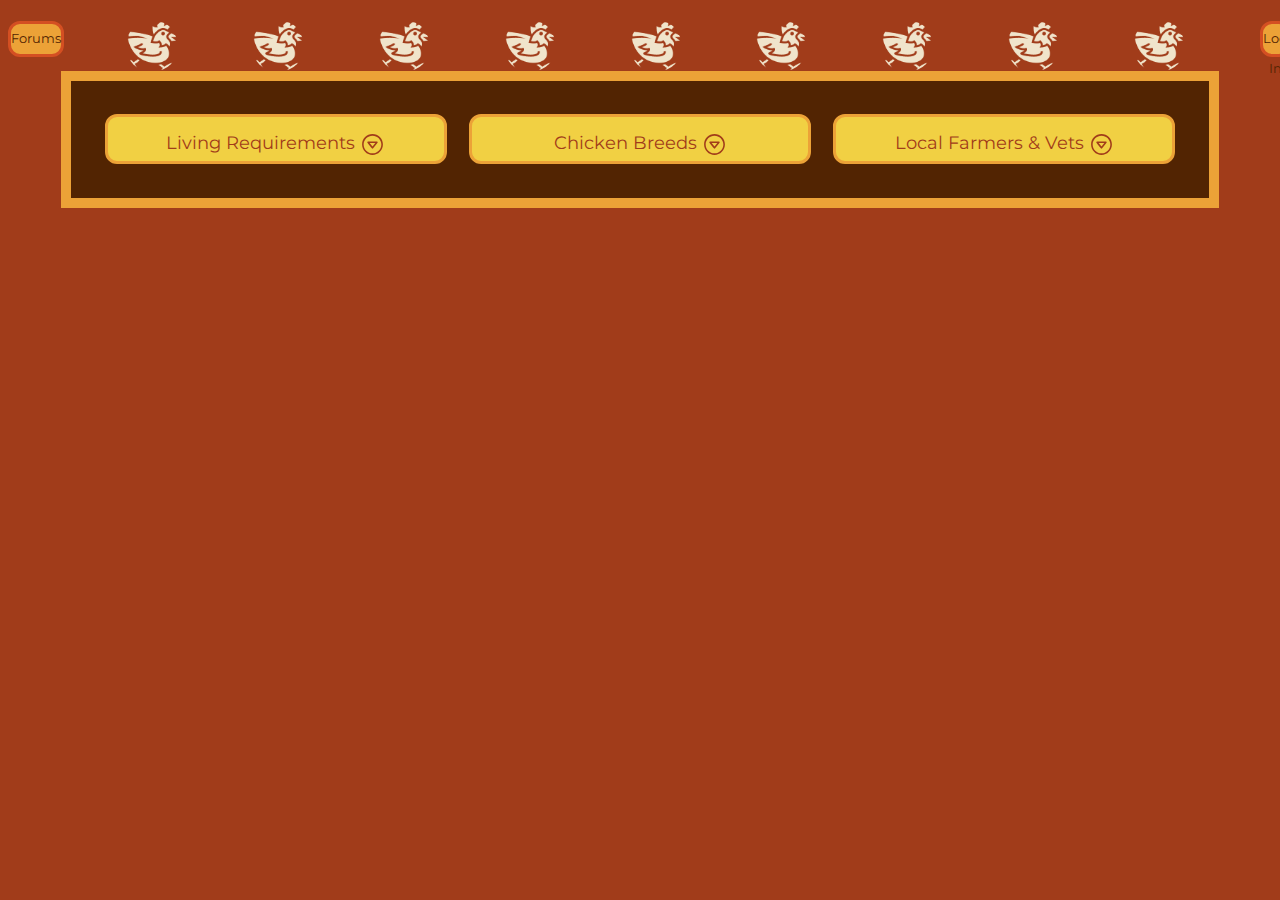
==== am.html @ 7bd327ec "death is coming for us all.. the preparation for 24 rows of straight chicken content" ====
<!DOCTYPE html>
<head>
    <title> Chicken 101 - Ancona</title>
        <link rel="stylesheet" href="assets/styles/styles.css">
        <link rel="icon" type="image/x-icon" href="https://pngimg.com/d/chicken_PNG2159.png">
        <link rel="preconnect" href="https://fonts.googleapis.com">
    <link rel="preconnect" href="https://fonts.gstatic.com" crossorigin>
    <link rel="preconnect" href="https://fonts.googleapis.com">
    <link rel="preconnect" href="https://fonts.gstatic.com" crossorigin>
    <link href="https://fonts.googleapis.com/css2?family=Kanit:ital,wght@0,100;0,200;0,300;0,400;0,500;0,600;0,700;0,800;0,900;1,100;1,200;1,300;1,400;1,500;1,600;1,700;1,800;1,900&display=swap" rel="stylesheet">
    <link href="https://fonts.googleapis.com/css2?family=Montserrat:ital,wght@0,100..900;1,100..900&display=swap" rel="stylesheet">
    <body>
        <nav>
            <a class="orangebutton" href="">Forums</a>
            <img class="conga" src="assets/images/ChickenVector.png" alt="White chickens in a conga line" width="50" height="50" style="margin: 1% 6% 0% 5%;">
            <img class="conga" src="assets/images/ChickenVector.png" alt="White chickens in a conga line" width="50" height="50" style="margin: 1% 6% 0% 0%;">
            <img class="conga" src="assets/images/ChickenVector.png" alt="White chickens in a conga line" width="50" height="50" style="margin: 1% 6% 0% 0%;">
            <img class="conga" src="assets/images/ChickenVector.png" alt="White chickens in a conga line" width="50" height="50" style="margin: 1% 6% 0% 0%;">
            <img class="conga" src="assets/images/ChickenVector.png" alt="White chickens in a conga line" width="50" height="50" style="margin: 1% 6% 0% 0%;">
            <img class="conga" src="assets/images/ChickenVector.png" alt="White chickens in a conga line" width="50" height="50" style="margin: 1% 6% 0% 0%;">
            <img class="conga" src="assets/images/ChickenVector.png" alt="White chickens in a conga line" width="50" height="50" style="margin: 1% 6% 0% 0%;">
            <img class="conga" src="assets/images/ChickenVector.png" alt="White chickens in a conga line" width="50" height="50" style="margin: 1% 6% 0% 0%;">
            <img class="conga" src="assets/images/ChickenVector.png" alt="White chickens in a conga line" width="50" height="50" style="margin: 1% 6% 0% 0%;">
            <a class="orangebutton" href="">Log In</a> 
            </nav>
            <main>
            <section id="topper">
                <div class="toptabs">
                <button class="yellowbutton">Living Requirements
                    <svg class="ydrop-button" clip-rule="evenodd" fill-rule="evenodd" stroke-linejoin="round" stroke-miterlimit="2" viewBox="0 0 24 24" xmlns="http://www.w3.org/2000/svg" width="30px" height="30px">
                        <path d="m11.998 2c5.517 0 9.997 4.48 9.997 9.998 0 5.517-4.48 9.997-9.997 9.997-5.518 0-9.998-4.48-9.998-9.997 0-5.518 4.48-9.998 9.998-9.998zm0 1.5c-4.69 0-8.498 3.808-8.498 8.498s3.808 8.497 8.498 8.497 8.497-3.807 8.497-8.497-3.807-8.498-8.497-8.498zm4.845 6.711c.108-.141.157-.3.157-.456 0-.389-.306-.755-.749-.755h-8.501c-.445 0-.75.367-.75.755 0 .157.05.316.159.457 1.203 1.554 3.252 4.199 4.258 5.498.142.184.36.29.592.29.23 0 .449-.107.591-.291zm-7.564.289h5.446l-2.718 3.522z" fill-rule="nonzero"/>
                    </svg>
                </button>
                <menu class="ychurken"> 
                    <li class="yellowcontent">
                        <a href="">Chicken Run Capacity</a>
                        <a href="">Dietary Needs</a>
                        <a href="">Enrichment</a>
                        <a href="">DIY Health Care</a>
                    </li>
                </menu>
            <button class="yellowbutton">Chicken Breeds
            <svg class="ydrop-button" clip-rule="evenodd" fill-rule="evenodd" stroke-linejoin="round" stroke-miterlimit="2" viewBox="0 0 24 24" xmlns="http://www.w3.org/2000/svg" width="30px" height="30px">
                <path d="m11.998 2c5.517 0 9.997 4.48 9.997 9.998 0 5.517-4.48 9.997-9.997 9.997-5.518 0-9.998-4.48-9.998-9.997 0-5.518 4.48-9.998 9.998-9.998zm0 1.5c-4.69 0-8.498 3.808-8.498 8.498s3.808 8.497 8.498 8.497 8.497-3.807 8.497-8.497-3.807-8.498-8.497-8.498zm4.845 6.711c.108-.141.157-.3.157-.456 0-.389-.306-.755-.749-.755h-8.501c-.445 0-.75.367-.75.755 0 .157.05.316.159.457 1.203 1.554 3.252 4.199 4.258 5.498.142.184.36.29.592.29.23 0 .449-.107.591-.291zm-7.564.289h5.446l-2.718 3.522z" fill-rule="nonzero"/>
            </svg>
        </button>
            <menu class="ychurken">
                <li class="yellowcontent">
                   <a href="breeds.html">Alphabetized</a> 
                   <a href="">Egg Production</a>
                   <a href="">Region Based</a>
                </li>
            </menu>
                <button class="yellowbutton">Local Farmers & Vets
                    <svg class="ydrop-button" clip-rule="evenodd" fill-rule="evenodd" stroke-linejoin="round" stroke-miterlimit="2" viewBox="0 0 24 24" xmlns="http://www.w3.org/2000/svg" width="30px" height="30px">
                        <path d="m11.998 2c5.517 0 9.997 4.48 9.997 9.998 0 5.517-4.48 9.997-9.997 9.997-5.518 0-9.998-4.48-9.998-9.997 0-5.518 4.48-9.998 9.998-9.998zm0 1.5c-4.69 0-8.498 3.808-8.498 8.498s3.808 8.497 8.498 8.497 8.497-3.807 8.497-8.497-3.807-8.498-8.497-8.498zm4.845 6.711c.108-.141.157-.3.157-.456 0-.389-.306-.755-.749-.755h-8.501c-.445 0-.75.367-.75.755 0 .157.05.316.159.457 1.203 1.554 3.252 4.199 4.258 5.498.142.184.36.29.592.29.23 0 .449-.107.591-.291zm-7.564.289h5.446l-2.718 3.522z" fill-rule="nonzero"/>
                    </svg>
                </button>
            <menu class="ychurken">
                <form class="helpful">
                   <div class="yellowlocationbar">
                    <input type="text" placeholder="Postal Code or City"/>
                    <button class="finder">
                        <svg xmlns="http://www.w3.org/2000/svg" viewBox="0 0 24 24">
                            <path d="M23.809 21.646l-6.205-6.205c1.167-1.605 1.857-3.579 1.857-5.711 0-5.365-4.365-9.73-9.731-9.73-5.365 0-9.73 4.365-9.73 9.73 0 5.366 4.365 9.73 9.73 9.73 2.034 0 3.923-.627 5.487-1.698l6.238 6.238 2.354-2.354zm-20.955-11.916c0-3.792 3.085-6.877 6.877-6.877s6.877 3.085 6.877 6.877-3.085 6.877-6.877 6.877c-3.793 0-6.877-3.085-6.877-6.877z"/>
                        </svg>
                    </button>
                </form>
            </menu>
            </div>
            </section>
    </body>
</head>
---- assets/styles/styles.css ----
body {
    background-color: #A13C1A;
    color: hsl(0, 100%, 25%);
    text-align: left;
}

nav {
    display:flex;
    align-items: center;
}

main { 
    gap: 50px;
    background-color: #F0E4CB;
    border-color: #ECA237;
    border-width: 10px;
    border-style: solid;
    width: 90%;
    margin: auto;
}

.logo {
    transform: scaleX(-1);
    margin: 3% 9% 3% 9%;  
}

.secondlogo {
    margin: 3% 9% 3% 9%;
}

.orangebutton {
    background-color: #ECA237;
    border: 3px solid #D44F22;
  border-radius: 12px;
  color: #522402;
  display: inline-block;
  text-align: center;
  line-height: 30px;
  font-size: 80%;
  width: 7%;
  height: 30px;
  font-family: "Montserrat", sans-serif;
  transition-duration: 0.2s;
  text-decoration: none;
}

.orangebutton:hover {
    background-color: #F1D043;
    border: 3px solid #ECA237;
  border-radius: 12px;
  color: #522402;
  transition-duration: 0.2s;
  text-decoration: none;
}


#topper {
    background-color: #522402;
    display:flex;
}

h1 {
    font-family: "Kanit", sans-serif;
    color: #F1D043;
    text-align: center;
}

.baby {
    margin-left: 2%;
    margin-top: 3%;
    font-weight: 400;
    font-size: 200%;

}

.beef {
    font-weight: 600;
    font-size: 300%;
}

.main {
    margin-top: 2%;
    display: flex;
    justify-content: space-between;
}

.buton {
    margin-top: 4%;
    margin-left: 4%;
    display: flex;
    flex-direction: column;
}

.button-container {
    margin: 3% 2% 0 8%; 
    width: 180%;
  }

.brownbutton {
    width: 100%;
    height: 70px;
    padding: 15px 35px;
    display:block;
    background-color: #A13C1A;
    border: 3px solid #522402;
    border-radius: 12px;
    color: #F1D043;
    text-align: center;
    font-size: 120%;
    font-family: "Montserrat", sans-serif;
    transition-duration: 0.2s;
    cursor: pointer;
    margin-bottom: 20px;
}

svg {
}

.drop-button {
    fill: #F1D043;
}

.brownbutton svg{
    width: 40px;
    height: 40px;
   vertical-align: middle;
    justify-content: center;
    align-items: center;
}

.brownbutton:hover {
    background-color: #F1D043;
    border-color: #D44F22;
    color: #D44F22;
}

.churken {
    display:none;
    position: absolute;
    padding: 0;
    margin-top: -20px;
}

.chcontent {
    margin-left: 45px;
    background-color: #F0E4CB;
    border-width: 3px;
    border-color: #522402;
    border-style: solid;
    position: absolute;
    display: inline-block;
    width: 300px;
 }

.chcontent a {
   padding: 16px 16px;
   display: block;
   font-size: 100%;
   text-decoration: none;
   text-align: center;
   font-family: "Montserrat", sans-serif;
   color: #522402;
   border-style:inherit;
}

.chcontent a:hover {
    color:#D44F22;
    background-color: #F1D043;
}

.churken:hover, .brownbutton:focus + .churken {
    display: block;
    position: absolute;
}

.locationbar {
    margin: 10px;
    margin-top: -0.2px;
    display: flex;
    background-color: #F0E4CB;
    border-width: 3px;
    border-color: #522402;
    border-style: solid;
    height: 40px;
    width:270px;
    padding: 30px 50px;
}

.locationbar:hover {
    border-color:#D44F22;
    background-color: #F1D043;
    transition-duration: 0.2s;
    cursor: pointer;
}

.finder {
    fill: #522402;
    width: 100px;
    height: 100px;
    background-color: rgba(255,255,255,.0);
    border-color: rgba(255,255,255,.5);
    border-style: none;
    margin-top: -30px;
}

.finder:hover {
    transition-duration: 0.2s;
    cursor: pointer;
    fill: #D44F22;
}

input {
    color: #522402;
    font-family: "Montserrat", sans-serif;
    border: 3px solid #522402;
    border-radius: 50px;
    width: 300%;
    background-color: #F0E4CB;
}

.missionsection {
    padding-bottom: 2%;
    padding-left: 2%;
    margin: 2%;
    margin-left: 34%;
    margin-right: 8%;
    width: 55%;
    height: fit-content;
    background-color: #D44F22;
    border: 3px solid #A13C1A;
    border-color: #A13C1A;
    border-radius: 6px;
    color: #F1D043;
    text-align: left;

}

.mission {
    font-family: "Kanit", sans-serif;
    font-weight: 400;
    font-style: italic;
}

.brief {
    width: 40%;
    font-weight: 300;
    font-family: "Kanit", sans-serif;
    text-align: left;
    margin-top: 20px;
    margin-right: 20px;
}

.alignment {
    display: flex;
    justify-content: space-between;
    vertical-align: middle;
}

.video {
    border: 6px solid #A13C1A;
    border-radius: 6px;
}

.egglink {
    margin-left: 14%;
    text-decoration: none;
    color:#F1D043;
    font-family: "Kanit"
}

.egglink:hover {
    color: #F0E4CB;
}

.farmtime {
    margin: 4%;
    display: flex;
}

.pic {
    display: block;
    margin-left: 6%;
}

.farmpicture {
    border: 6px solid #A13C1A;
    margin: 2%;
    width: 300px;
    height: 200px;
}



.info{
    vertical-align: middle;
    float: right;
    margin: 1%;
    width: 55%;
    font-family: "Montserrat", sans-serif;
}

h2 {

}

h3 {
 margin-bottom: 1%;
 font-family: "Montserrat", sans-serif;
}

h4 {
    margin-bottom: 2%;
    font-family: "Montserrat", sans-serif;
}

.stat {
    font-weight: 450;
}

.farmlink {
    color: #D44F22;
    font-weight: 600;
    cursor: pointer;
}

.farmlink:hover {
    color: #522402;
    font-weight: 600;
}

em{
    font-style:normal;
}

.big {
    color: rgb(226, 106, 32);
}

.toptabs {
    margin: 2%;
    display: flex;
    width: 100%;
}

.yellowbutton {
    width: 35%;
    margin: 1%;
    height: 50px;
    padding: 15px 8px;
    background-color: #F1D043;
    border: 3px solid #ECA237;
    border-radius: 12px;
    color: #A13C1A;
    text-align: center;
    font-size: 110%;
    font-family: "Montserrat", sans-serif;
    transition-duration: 0.2s;
    cursor: pointer;
}

.yellowbutton svg{
    width: 25px;
    height: 25px;
    vertical-align: middle;
    justify-content: center;
    align-items: center;
}

.ydrop-button {
    fill: #A13C1A;
}

.yellowbutton:hover {
    background-color: #D44F22;
    border-color: #F0E4CB;
    color: #F0E4CB;
}

.ychurken {
    display:none;
    position: absolute;
    padding: 0;
    margin-top: 63px;
}

.ychurken:hover, .yellowbutton:focus + .ychurken {
    display: block;
    position: relative;
}

.yellowcontent {
    width: 300px;
    margin-left: -360px;
    background-color: #F0E4CB;
    border-width: 3px;
    border-color: #522402;
    border-style: solid;
    position: absolute;
    display: inline-block;
 }

.yellowcontent a {
   padding: 16px 16px;
   display: block;
   font-size: 100%;
   text-decoration: none;
   text-align: center;
   font-family: "Montserrat", sans-serif;
   color: #522402;
   border-style:inherit;
}

.yellowcontent a:hover {
    color: #F0E4CB;
    background-color: #D44F22;
}

.yellowlocationbar {
    position: absolute;
    margin-left: -392px;
    margin-top: -0.2px;
    display: flex;
    background-color: #F0E4CB;
    border-width: 3px;
    border-color: #522402;
    border-style: solid;
    height: 40px;
    width:270px;
    padding: 30px 50px;
}

.yellowlocationbar:hover {
    border-color:#D44F22;
    background-color: #F1D043;
    transition-duration: 0.2s;
    cursor: pointer;
}

.house {
    width: 50px;
    height: 50px;
    fill: #522402;
}

.alpha {
    margin: 1%;
    display: flex;
    gap: 50px;
   margin-left: 20%;
}

.letta {
    color: #522402;
    font-family: "Kanit", sans-serif;
   font-size:130%;
   letter-spacing: 4px;
}

.pollo1, .pollo2, .pollo3, .pollo4, .pollo5, .pollo6, .pollo7, .pollo8, .pollo9, .pollo10, .pollo11, .pollo12, .pollo13, .pollo14, .pollo15, .pollo16, .pollo17, .pollo18, .pollo19, .pollo20, .pollo21, .pollo22, .pollo23, .pollo24 {
    margin-top: 2%;
    margin-left: 6%;
    margin-right: 6%;
    margin-bottom: 4%;
    display: flex;
}

.pullets {
    display: flex;
    gap: 90px;
}

img {
    vertical-align:bottom;
    border-radius: 22px;
}

.mugshot {
    border: 6px solid #522402;
    border-radius: 30px;
}
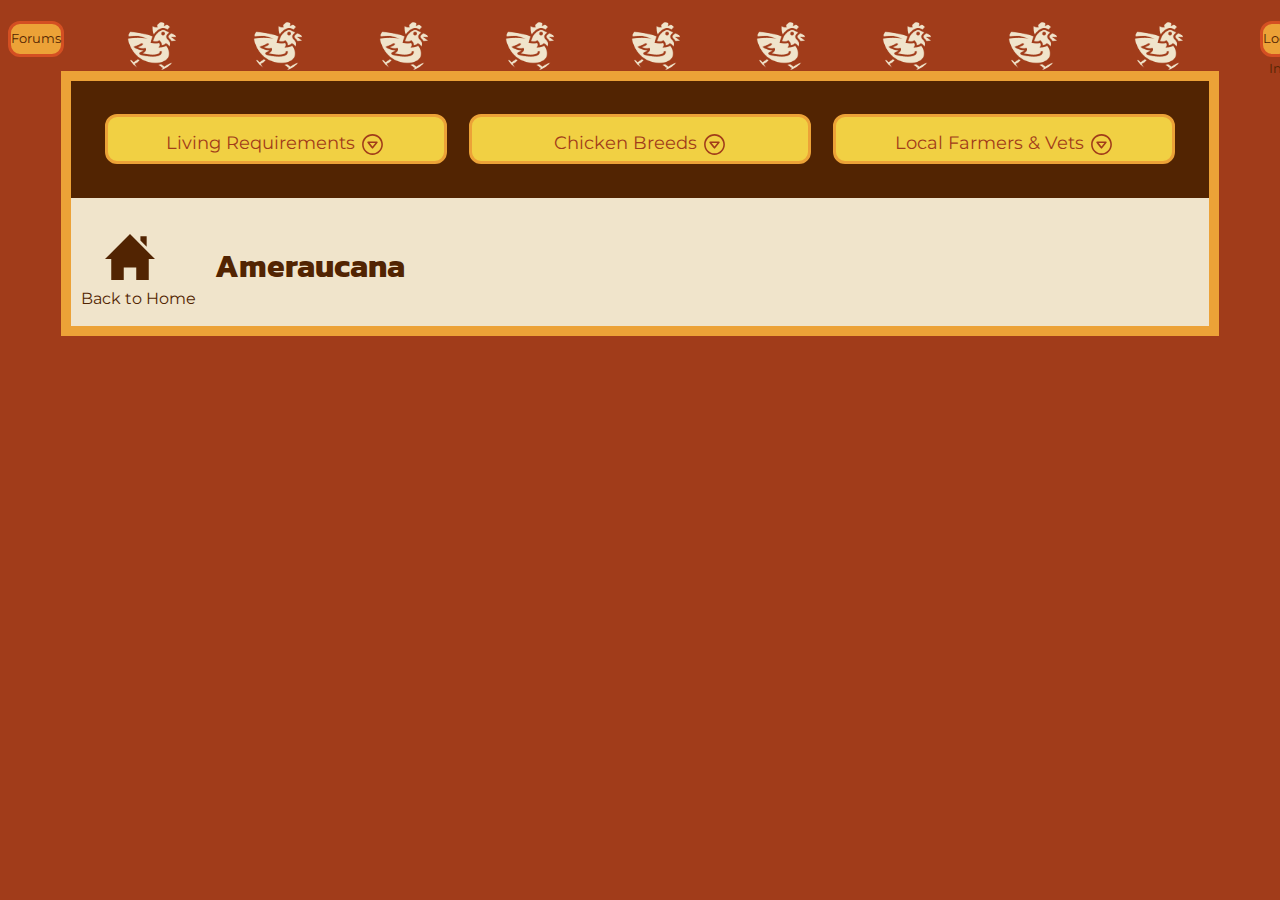
==== commit 0cf43f96: "More stuff on my second and third webpage" ====
--- a/am.html
+++ b/am.html
@@ -69,5 +69,19 @@
             </menu>
             </div>
             </section>
+                <div class="breedtitle">
+                    <div class="titlehouse">
+                        <svg xmlns="http://www.w3.org/2000/svg" viewBox="0 0 24 24">
+                        <path d="M21 13v10h-6v-6h-6v6h-6v-10h-3l12-12 12 12h-3zm-1-5.907v-5.093h-3v2.093l3 3z"/>
+                        </svg>
+                        </div>
+                    <h6>Ameraucana</h6>
+                </div>
+                <div class="return2">
+                    <span>Back to Home</span>
+                    </div>
+            <div class="twinning">
+                <img scr=""
+            </div>
     </body>
 </head>--- a/assets/styles/styles.css
+++ b/assets/styles/styles.css
@@ -456,7 +456,7 @@
    letter-spacing: 4px;
 }
 
-.pollo1, .pollo2, .pollo3, .pollo4, .pollo5, .pollo6, .pollo7, .pollo8, .pollo9, .pollo10, .pollo11, .pollo12, .pollo13, .pollo14, .pollo15, .pollo16, .pollo17, .pollo18, .pollo19, .pollo20, .pollo21, .pollo22, .pollo23, .pollo24 {
+.pollo1, .pollo2, .pollo3, .pollo4, .pollo5, .pollo6, .pollo7, .pollo8 {
     margin-top: 2%;
     margin-left: 6%;
     margin-right: 6%;
@@ -479,7 +479,61 @@
     border-radius: 30px;
 }
 
-
-
-
-
+.intel {
+    color: #522402;
+    text-decoration: none;
+    font-family: "Montserrat", sans-serif;
+}
+
+.breedname {
+    font-size: larger;
+}
+
+.lifespan {
+    margin-top: -15px;
+}
+
+.accesshome {
+
+}
+
+.return {
+    margin-left: -30px;
+    color: #522402;
+    font-family: "Montserrat", sans-serif;
+}
+
+.breedtitle {
+    display: flex;
+    margin: 3%;
+
+}
+
+.titlehouse {
+    width: 50px;
+    height: 50px;
+    fill: #522402;
+}
+
+
+h6 {
+    color: #522402;
+    font-family: "Kanit", sans-serif;
+    margin-top: 10px;
+    margin-left: 60px;
+    font-size: 200%;
+}
+
+.return2 {
+    margin-top: -110px;
+    margin-left: 10px;
+    color: #522402;
+    font-family: "Montserrat", sans-serif;
+}
+
+
+
+
+
+
+
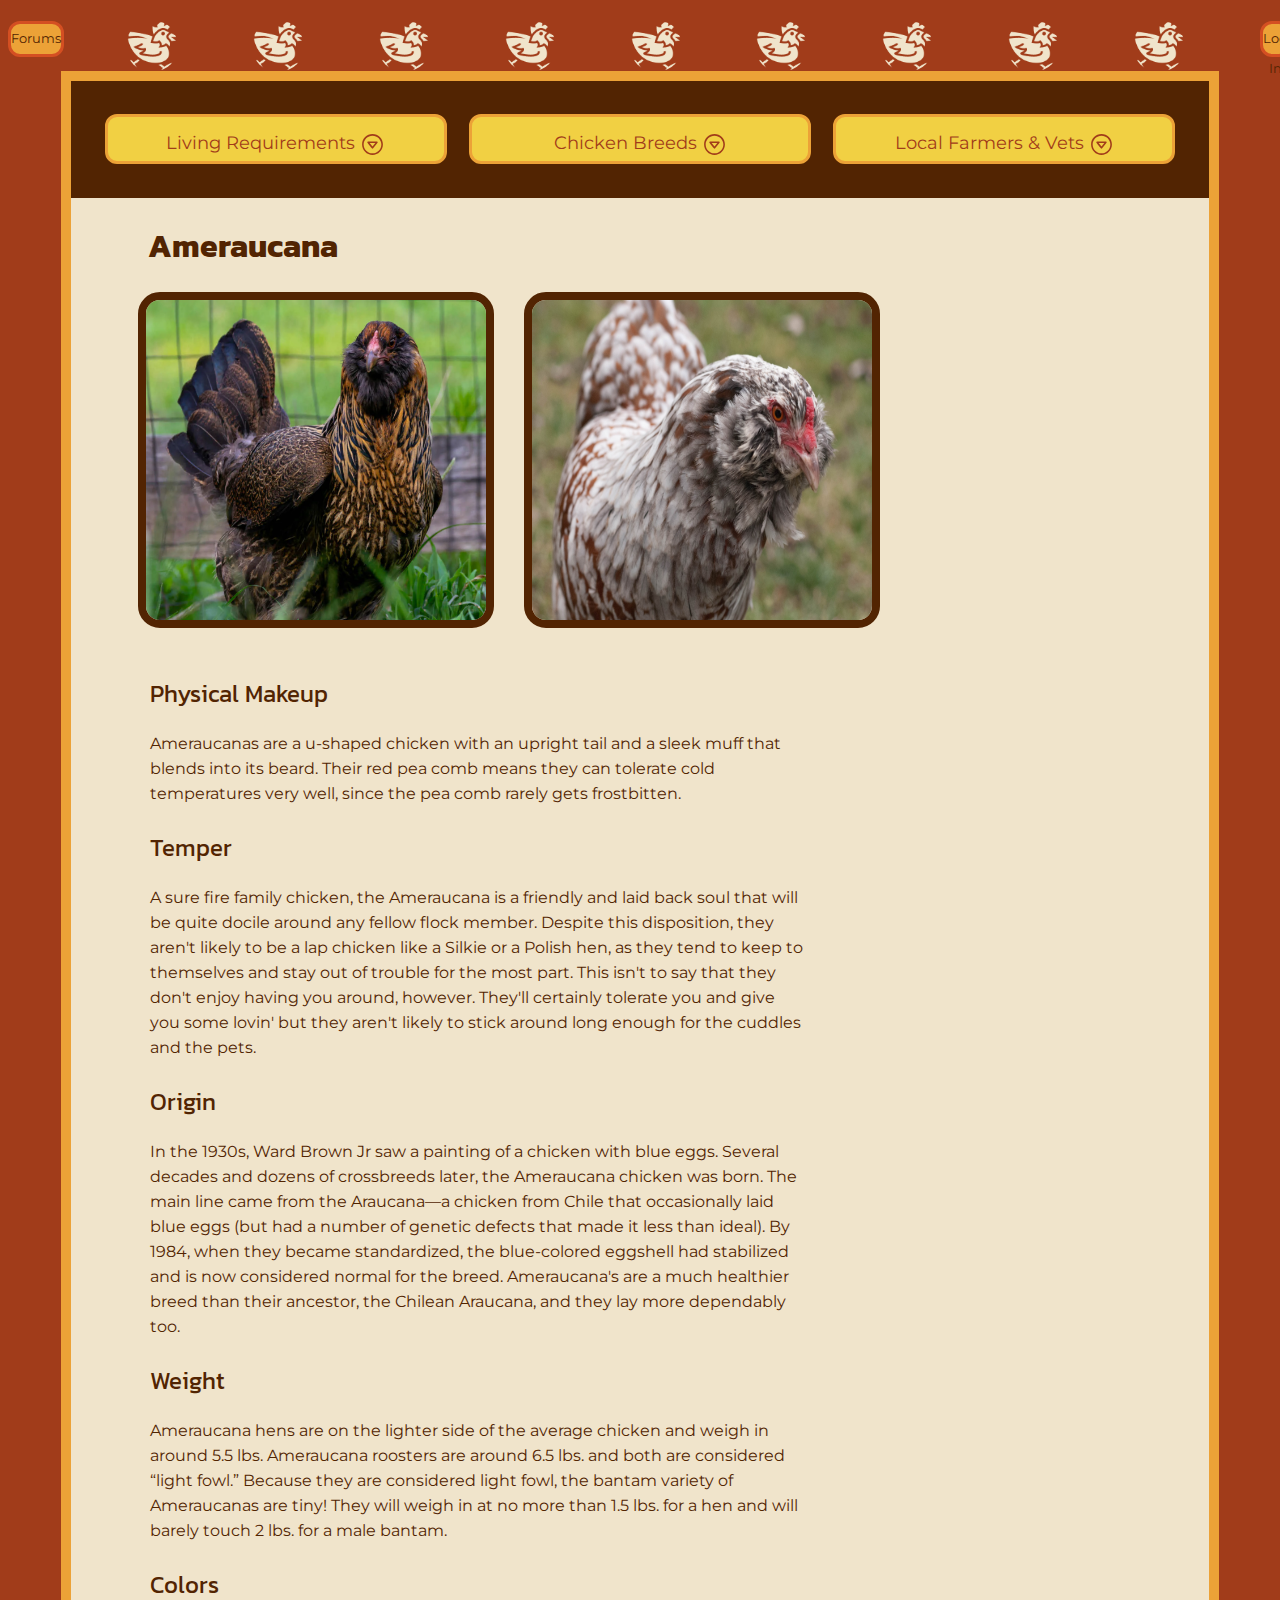
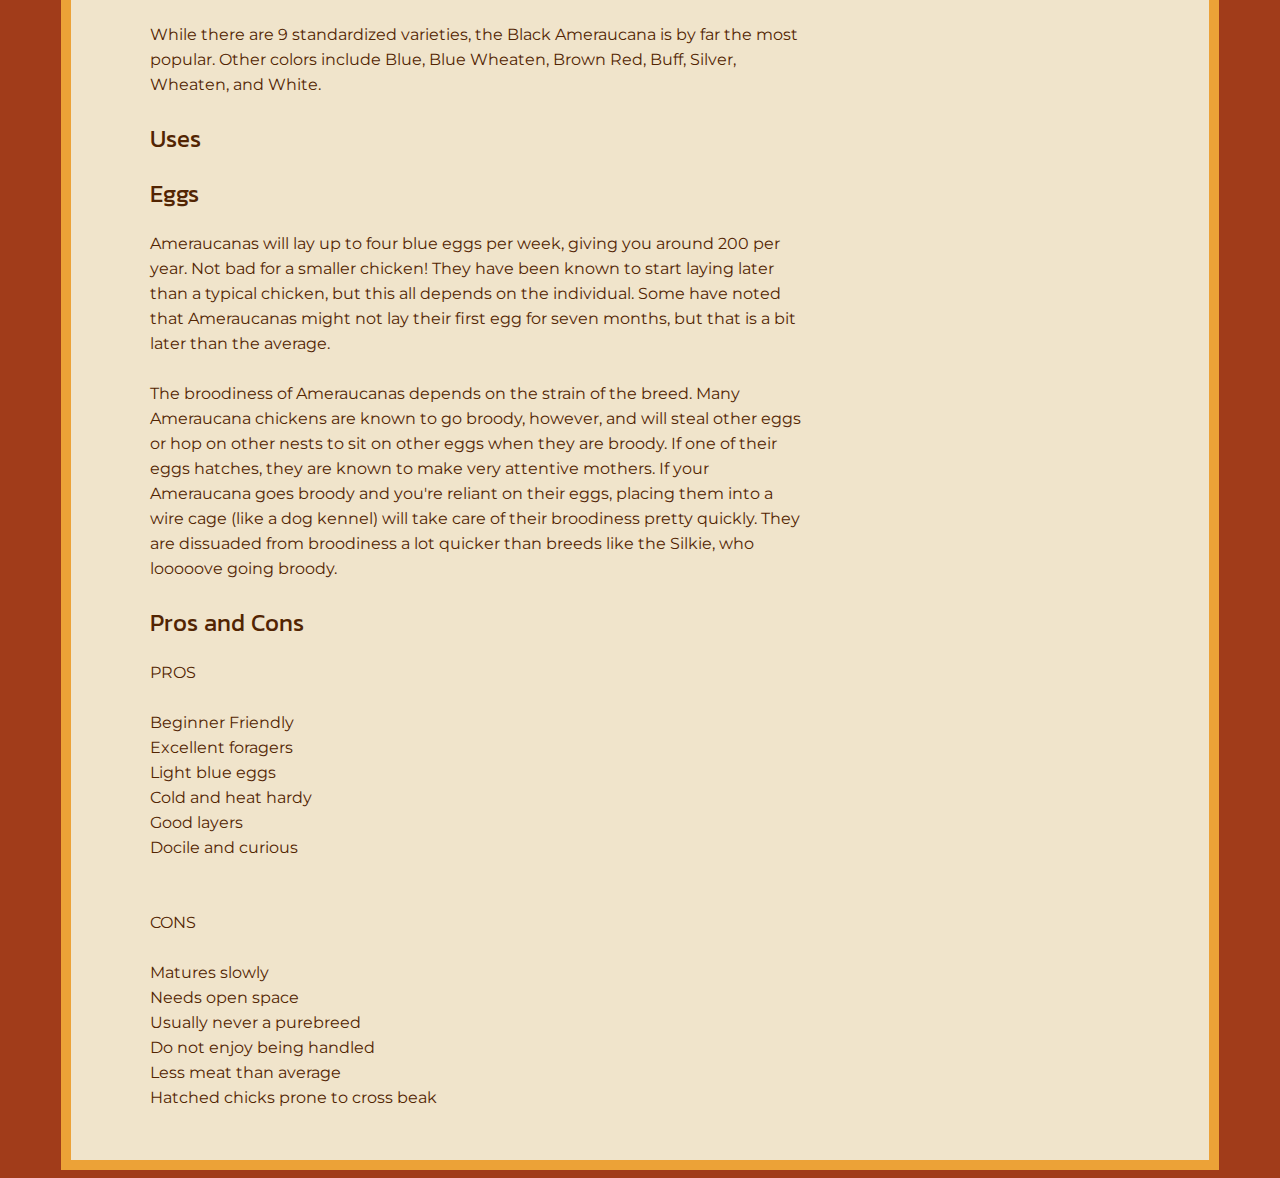
==== commit 48b4497a: "Working on my third webpage" ====
--- a/am.html
+++ b/am.html
@@ -1,6 +1,6 @@
 <!DOCTYPE html>
 <head>
-    <title> Chicken 101 - Ancona</title>
+    <title> Chicken 101 - Ameraucana</title>
         <link rel="stylesheet" href="assets/styles/styles.css">
         <link rel="icon" type="image/x-icon" href="https://pngimg.com/d/chicken_PNG2159.png">
         <link rel="preconnect" href="https://fonts.googleapis.com">
@@ -70,18 +70,97 @@
             </div>
             </section>
                 <div class="breedtitle">
-                    <div class="titlehouse">
-                        <svg xmlns="http://www.w3.org/2000/svg" viewBox="0 0 24 24">
-                        <path d="M21 13v10h-6v-6h-6v6h-6v-10h-3l12-12 12 12h-3zm-1-5.907v-5.093h-3v2.093l3 3z"/>
-                        </svg>
-                        </div>
                     <h6>Ameraucana</h6>
-                </div>
                 <div class="return2">
-                    <span>Back to Home</span>
                     </div>
             <div class="twinning">
-                <img scr=""
+                <img class="usa" src="assets/images/americna.webp" width="340px" height="320px">
+                <img class="usa" src="assets/images/aguh.webp" width="340px" height="320px">
             </div>
+            <section class="growls">
+                <div class="subgen">
+                    <p class="gronk">Physical Makeup</p>
+                    <p class="yappler">
+                        Ameraucanas are a u-shaped chicken with an upright tail and a sleek muff that blends into its beard. 
+                        Their red pea comb means they can tolerate cold temperatures very well, since the pea comb rarely gets frostbitten.
+                    </p>
+                </div>
+                <div class="subgen2">
+                    <p class="gronk">Temper</p>
+                    <p class="yappler">
+                        A sure fire family chicken, the Ameraucana is a friendly and laid back soul that will be quite docile around any fellow flock member.
+                        Despite this disposition, they aren't likely to be a lap chicken like a Silkie or a Polish hen, as they tend to keep to themselves and stay out of trouble for the most part.
+                        This isn't to say that they don't enjoy having you around, however. 
+                        They'll certainly tolerate you and give you some lovin' but they aren't likely to stick around long enough for the cuddles and the pets.
+                    </p>
+                </div>
+                <div class="subgen3">
+                    <p class="gronk">Origin</p>
+                    <p class="yappler">
+                        In the 1930s, Ward Brown Jr saw a painting of a chicken with blue eggs. 
+                        Several decades and dozens of crossbreeds later, the Ameraucana chicken was born. 
+                        The main line came from the Araucana—a chicken from Chile that occasionally laid blue eggs (but had a number of genetic defects that made it less than ideal).
+                        By 1984, when they became standardized, the blue-colored eggshell had stabilized and is now considered normal for the breed.  
+                        Ameraucana's are a much healthier breed than their ancestor, the Chilean Araucana, and they lay more dependably too.
+                    </p>
+                </div>
+                <div class="subgen4">
+                    <p class="gronk">Weight</p>
+                    <p class="yappler">
+                        Ameraucana hens are on the lighter side of the average chicken and weigh in around 5.5 lbs. 
+                        Ameraucana roosters are around 6.5 lbs. and both are considered “light fowl.”
+                        Because they are considered light fowl, the bantam variety of Ameraucanas are tiny!
+                        They will weigh in at no more than 1.5 lbs. for a hen and will barely touch 2 lbs. for a male bantam.
+                    </p>
+                </div>
+                <div class="subgen5">
+                    <p class="gronk">Colors</p>
+                    <p class="yappler">
+                    While there are 9 standardized varieties, the Black Ameraucana is by far the most popular.
+                    Other colors include Blue, Blue Wheaten, Brown Red, Buff, Silver, Wheaten, and White.
+                    </p>
+                </div>
+                <div class="subgen6">
+                    <p class="gronk">Uses</p>
+                    <p class="yappler">
+                        
+                    </p>
+                </div>
+                <div class="subgen7">
+                    <p class="gronk">Eggs</p>
+                    <p class="yappler">
+                        Ameraucanas will lay up to four blue eggs per week, giving you around 200 per year.
+                        Not bad for a smaller chicken!
+                        They have been known to start laying later than a typical chicken, but this all depends on the individual.
+                        Some have noted that Ameraucanas might not lay their first egg for seven months, but that is a bit later than the average.
+                        <br>
+                        <br>
+                        The broodiness of Ameraucanas depends on the strain of the breed.
+                        Many Ameraucana chickens are known to go broody, however, and will steal other eggs or hop on other nests to sit on other eggs when they are broody.
+                        If one of their eggs hatches, they are known to make very attentive mothers.
+                        If your Ameraucana goes broody and you're reliant on their eggs, placing them into a wire cage (like a dog kennel) will take care of their broodiness pretty quickly.
+                        They are dissuaded from broodiness a lot quicker than breeds like the Silkie, who looooove going broody.
+                    </p>
+                </div>
+                <div class="subgen8">
+                    <p class="gronk">Pros and Cons</p>
+                    <p class="yappler">
+                        PROS<br><br>
+                        Beginner Friendly<br>
+                        Excellent foragers<br>
+                        Light blue eggs<br>
+                        Cold and heat hardy<br>
+                        Good layers<br>
+                        Docile and curious<br><br><br>
+                        CONS<br><br>
+                        Matures slowly<br>
+                        Needs open space<br>
+                        Usually never a purebreed<br>
+                        Do not enjoy being handled<br>
+                        Less meat than average<br>
+                        Hatched chicks prone to cross beak<br>
+                    </p>
+                </div>
+            </section>
     </body>
 </head>--- a/assets/styles/styles.css
+++ b/assets/styles/styles.css
@@ -506,7 +506,6 @@
 .breedtitle {
     display: flex;
     margin: 3%;
-
 }
 
 .titlehouse {
@@ -519,21 +518,52 @@
 h6 {
     color: #522402;
     font-family: "Kanit", sans-serif;
-    margin-top: 10px;
-    margin-left: 60px;
+    margin-top: -10px;
+    margin-left: 4%;
     font-size: 200%;
 }
 
+
 .return2 {
-    margin-top: -110px;
-    margin-left: 10px;
-    color: #522402;
-    font-family: "Montserrat", sans-serif;
-}
-
-
-
-
-
-
-
+    color: #522402;
+    font-family: "Montserrat", sans-serif;
+}
+
+.twinning {
+    margin-left: -200px;
+    margin-top: 60px;
+    display: flex;
+    gap: 30px;
+}
+
+.usa {
+    border: 8px solid #522402;
+}
+
+.growls {
+    margin-left: -730px;
+    margin-top: 420px;
+}
+
+.gronk {
+    color: #522402;
+    font-family: "Kanit", sans-serif;
+    font-size: 150%;
+    font-weight: 400;
+    margin-bottom: 120px;
+}
+
+.yappler {
+    margin-top: -100px;
+    width: 64%;
+    color: #522402;
+    font-family: "Montserrat", sans-serif;
+    line-height: 25px;
+}
+
+
+
+
+
+
+
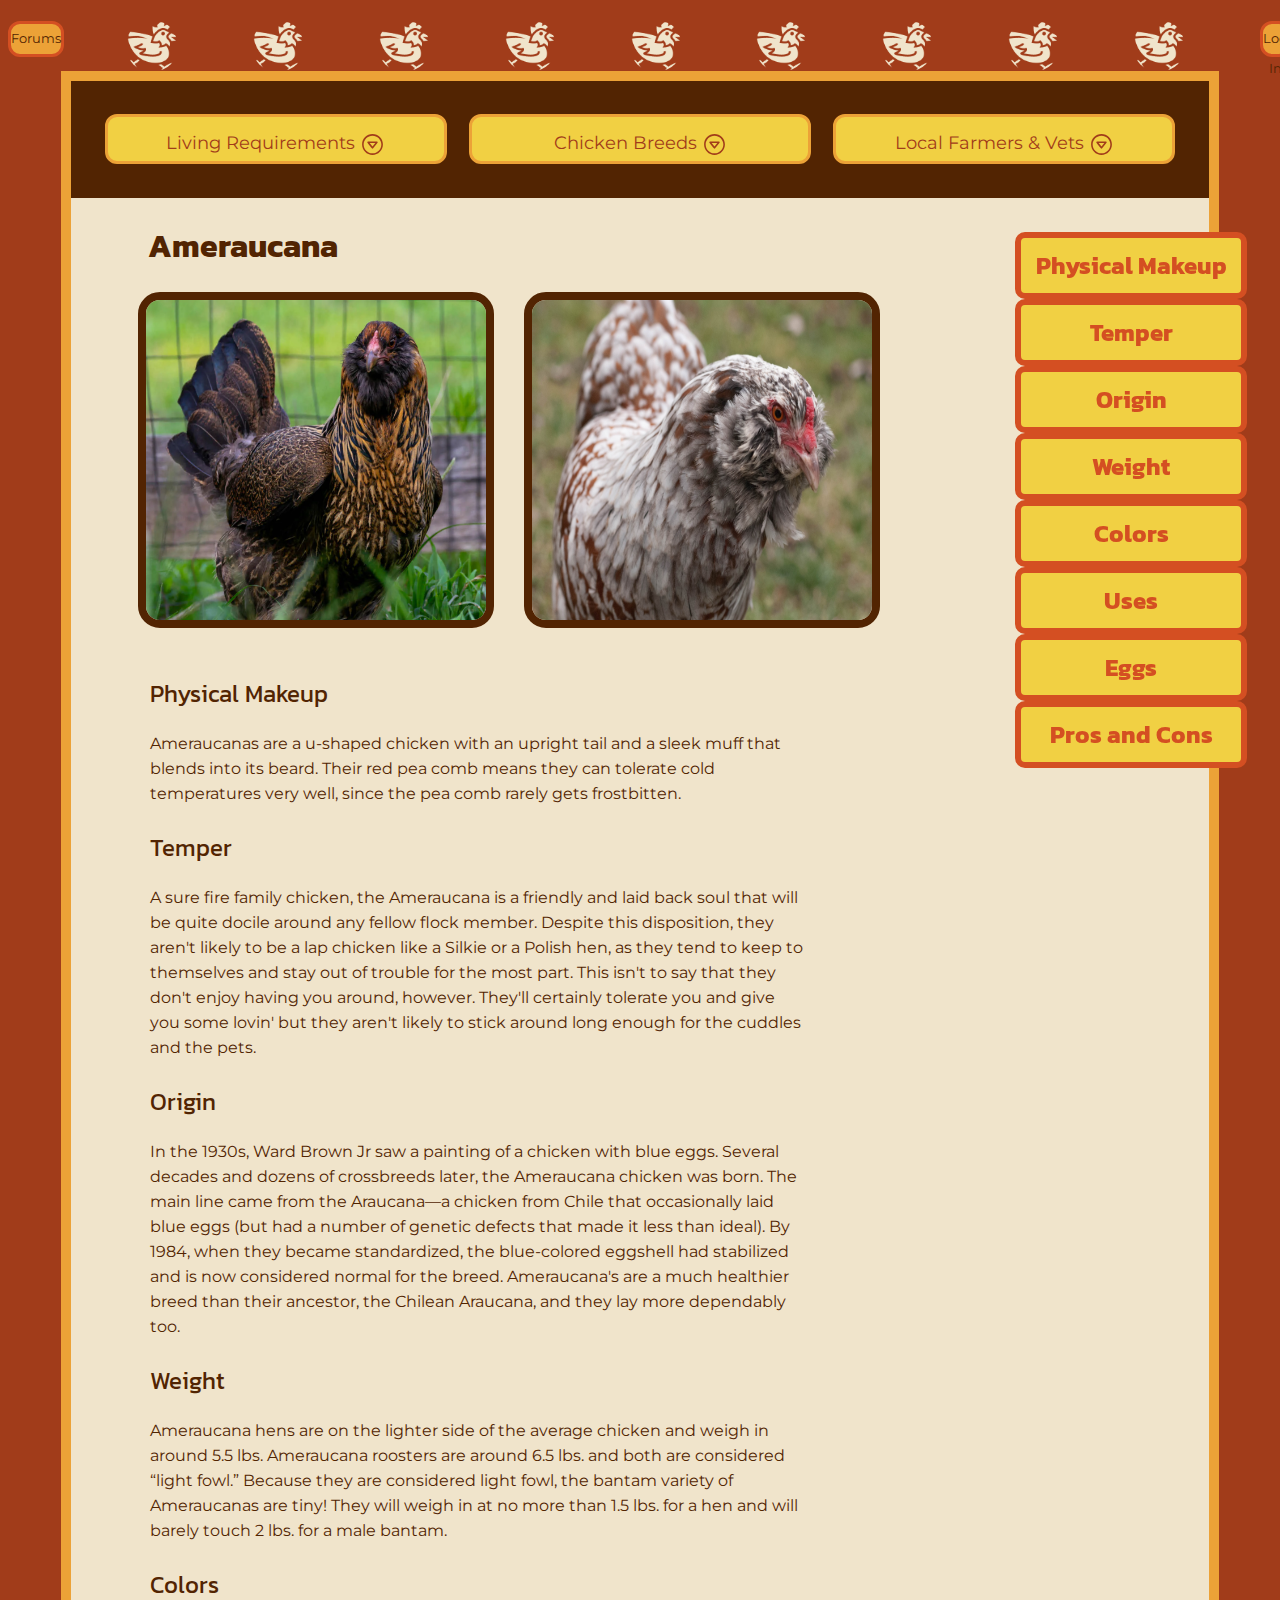
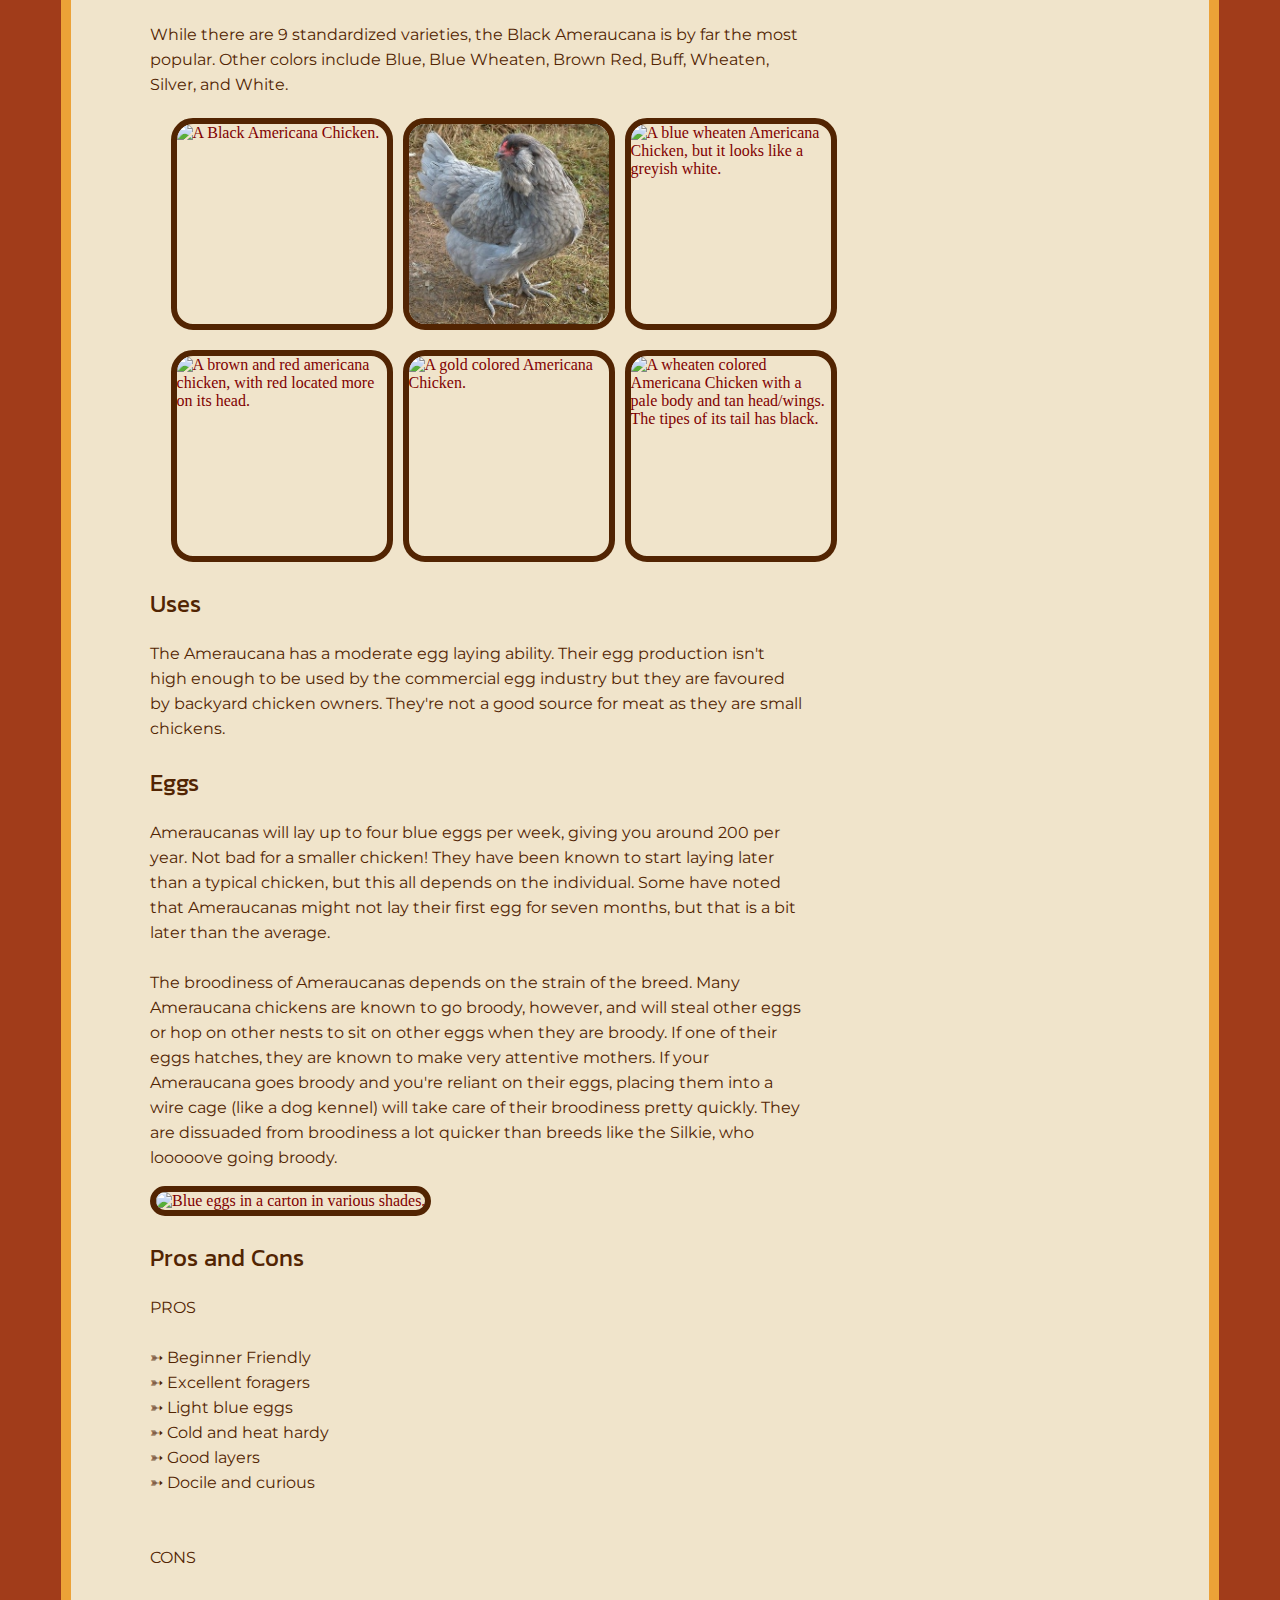
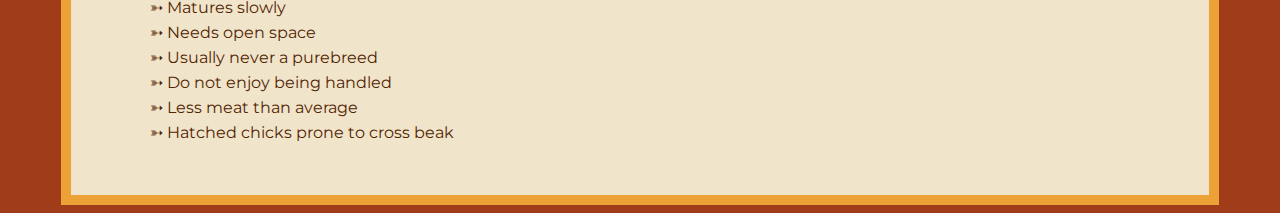
==== commit 8d21ddd6: "Updated third and second page. Figured how to do anchor tags for links on the same page. Just need h" ====
--- a/am.html
+++ b/am.html
@@ -77,16 +77,30 @@
                 <img class="usa" src="assets/images/americna.webp" width="340px" height="320px">
                 <img class="usa" src="assets/images/aguh.webp" width="340px" height="320px">
             </div>
+
+            <container class="sidebar">
+                <div class="gurd">
+                <a href="#makeup" class="btn">Physical Makeup</a>
+                <a href="#temper" class="btn">Temper</a>
+                <a href="#origin" class="btn">Origin</a>
+                <a href="#weight" class="btn">Weight</a>
+                <a href="#colors" class="btn">Colors</a>
+                <a href="#uses" class="btn">Uses</a>
+                <a href="#eggs" class="btn">Eggs</a>
+                <a href="#proscons" class="btn">Pros and Cons</a>
+                </div>
+            </container>
+
             <section class="growls">
                 <div class="subgen">
-                    <p class="gronk">Physical Makeup</p>
+                    <p class="gronk" id="makeup">Physical Makeup</p>
                     <p class="yappler">
                         Ameraucanas are a u-shaped chicken with an upright tail and a sleek muff that blends into its beard. 
                         Their red pea comb means they can tolerate cold temperatures very well, since the pea comb rarely gets frostbitten.
                     </p>
                 </div>
                 <div class="subgen2">
-                    <p class="gronk">Temper</p>
+                    <p class="gronk" id="temper">Temper</p>
                     <p class="yappler">
                         A sure fire family chicken, the Ameraucana is a friendly and laid back soul that will be quite docile around any fellow flock member.
                         Despite this disposition, they aren't likely to be a lap chicken like a Silkie or a Polish hen, as they tend to keep to themselves and stay out of trouble for the most part.
@@ -95,7 +109,7 @@
                     </p>
                 </div>
                 <div class="subgen3">
-                    <p class="gronk">Origin</p>
+                    <p class="gronk" id="origin">Origin</p>
                     <p class="yappler">
                         In the 1930s, Ward Brown Jr saw a painting of a chicken with blue eggs. 
                         Several decades and dozens of crossbreeds later, the Ameraucana chicken was born. 
@@ -105,7 +119,7 @@
                     </p>
                 </div>
                 <div class="subgen4">
-                    <p class="gronk">Weight</p>
+                    <p class="gronk" id="weight">Weight</p>
                     <p class="yappler">
                         Ameraucana hens are on the lighter side of the average chicken and weigh in around 5.5 lbs. 
                         Ameraucana roosters are around 6.5 lbs. and both are considered “light fowl.”
@@ -114,20 +128,32 @@
                     </p>
                 </div>
                 <div class="subgen5">
-                    <p class="gronk">Colors</p>
+                    <p class="gronk" id="colors">Colors</p>
                     <p class="yappler">
                     While there are 9 standardized varieties, the Black Ameraucana is by far the most popular.
-                    Other colors include Blue, Blue Wheaten, Brown Red, Buff, Silver, Wheaten, and White.
+                    Other colors include Blue, Blue Wheaten, Brown Red, Buff, Wheaten, Silver, and White.
                     </p>
+                    <div class="ex">
+                        <img class="bonk" src="https://www.chickensforbackyards.com/wp-content/uploads/2017/10/black20amerauacana1.jpg" width="210px" height="200px" alt="A Black Americana Chicken.">
+                        <img class="bonk" src="assets/images/american.jpeg" width="200px" height="200px" alt="A Blue Americana Chicken, but it looks grey.">
+                        <img class="bonk" src="https://www.lovelyhen.com/cdn/shop/products/blueameracauna2.png?v=1675607617&width=1445" width="200px" height="200px" alt="A blue wheaten Americana Chicken, but it looks like a greyish white.">
+                    </div>
+                    <div class="ex2">
+                        <img class="bonk" src="https://thefrugalchicken.com/wp-content/uploads/2022/10/Untitled-design-1.jpg" width="210px" height="200px" alt="A brown and red americana chicken, with red located more on its head.">
+                        <img class="bonk" src="https://i.pinimg.com/originals/65/82/29/658229c3d7ab35e07be826856e596146.jpg" width="200px" height="200px" alt="A gold colored Americana Chicken.">
+                        <img class="bonk" src="https://amerpoultryassn.com/wp-content/uploads/2021/11/thumbnail_IMG_7987.jpg" width="200px" height="200px" alt="A wheaten colored Americana Chicken with a pale body and tan head/wings. The tipes of its tail has black.">
+                    </div>
                 </div>
                 <div class="subgen6">
-                    <p class="gronk">Uses</p>
+                    <p class="gronk" id="uses">Uses</p>
                     <p class="yappler">
-                        
+                        The Ameraucana has a moderate egg laying ability. 
+                        Their egg production isn't high enough to be used by the commercial egg industry but they are favoured by backyard chicken owners. 
+                        They're not a good source for meat as they are small chickens.
                     </p>
                 </div>
                 <div class="subgen7">
-                    <p class="gronk">Eggs</p>
+                    <p class="gronk" id="eggs">Eggs</p>
                     <p class="yappler">
                         Ameraucanas will lay up to four blue eggs per week, giving you around 200 per year.
                         Not bad for a smaller chicken!
@@ -141,24 +167,27 @@
                         If your Ameraucana goes broody and you're reliant on their eggs, placing them into a wire cage (like a dog kennel) will take care of their broodiness pretty quickly.
                         They are dissuaded from broodiness a lot quicker than breeds like the Silkie, who looooove going broody.
                     </p>
+                    <div class="eggo">
+                    <img class="bonk" src="https://sercadia.files.wordpress.com/2019/02/2019eggs.jpg" width="400px" height="300px" alt="Blue eggs in a carton in various shades.">
+                    </div>
                 </div>
                 <div class="subgen8">
-                    <p class="gronk">Pros and Cons</p>
+                    <p class="gronk" id="proscons">Pros and Cons</p>
                     <p class="yappler">
                         PROS<br><br>
-                        Beginner Friendly<br>
-                        Excellent foragers<br>
-                        Light blue eggs<br>
-                        Cold and heat hardy<br>
-                        Good layers<br>
-                        Docile and curious<br><br><br>
+                        ➳ Beginner Friendly<br>
+                        ➳ Excellent foragers<br>
+                        ➳ Light blue eggs<br>
+                        ➳ Cold and heat hardy<br>
+                        ➳ Good layers<br>
+                        ➳ Docile and curious<br><br><br>
                         CONS<br><br>
-                        Matures slowly<br>
-                        Needs open space<br>
-                        Usually never a purebreed<br>
-                        Do not enjoy being handled<br>
-                        Less meat than average<br>
-                        Hatched chicks prone to cross beak<br>
+                        ➳ Matures slowly<br>
+                        ➳ Needs open space<br>
+                        ➳ Usually never a purebreed<br>
+                        ➳ Do not enjoy being handled<br>
+                        ➳ Less meat than average<br>
+                        ➳ Hatched chicks prone to cross beak<br>
                     </p>
                 </div>
             </section>
--- a/assets/styles/styles.css
+++ b/assets/styles/styles.css
@@ -452,9 +452,20 @@
 .letta {
     color: #522402;
     font-family: "Kanit", sans-serif;
+    margin-top: 2%;
    font-size:130%;
    letter-spacing: 4px;
 }
+
+a:link {
+    color: #D44F22;
+}
+
+a:visited {
+    color: #522402;
+}
+
+
 
 .pollo1, .pollo2, .pollo3, .pollo4, .pollo5, .pollo6, .pollo7, .pollo8 {
     margin-top: 2%;
@@ -493,10 +504,6 @@
     margin-top: -15px;
 }
 
-.accesshome {
-
-}
-
 .return {
     margin-left: -30px;
     color: #522402;
@@ -561,9 +568,53 @@
     line-height: 25px;
 }
 
-
-
-
-
-
-
+.ex {
+    margin: 2%;
+    display: flex;
+    gap: 10px;
+}
+
+.ex2 {
+    margin: 2%;
+    display: flex;
+    gap: 10px;
+}
+
+.bonk {
+    border: 6px solid #522402;
+}
+
+.sidebar {
+    position: fixed;
+    width: 100px;
+}
+
+.btn {
+    color: #F0E4CB;
+    line-height: -40px;
+    font-family: "Kanit", sans-serif;
+    font-weight: bold;
+    font-size: x-large;
+    background-color: #F1D043;
+    width: 100px;
+    text-decoration: none;
+    text-align: center;
+    display: block;
+    width: 200px;
+    padding: 10px;
+    border: 6px solid #D44F22;
+    border-radius: 10px;
+}
+
+.gurd {
+   margin-left: 910px;
+
+}
+
+
+
+
+
+
+
+
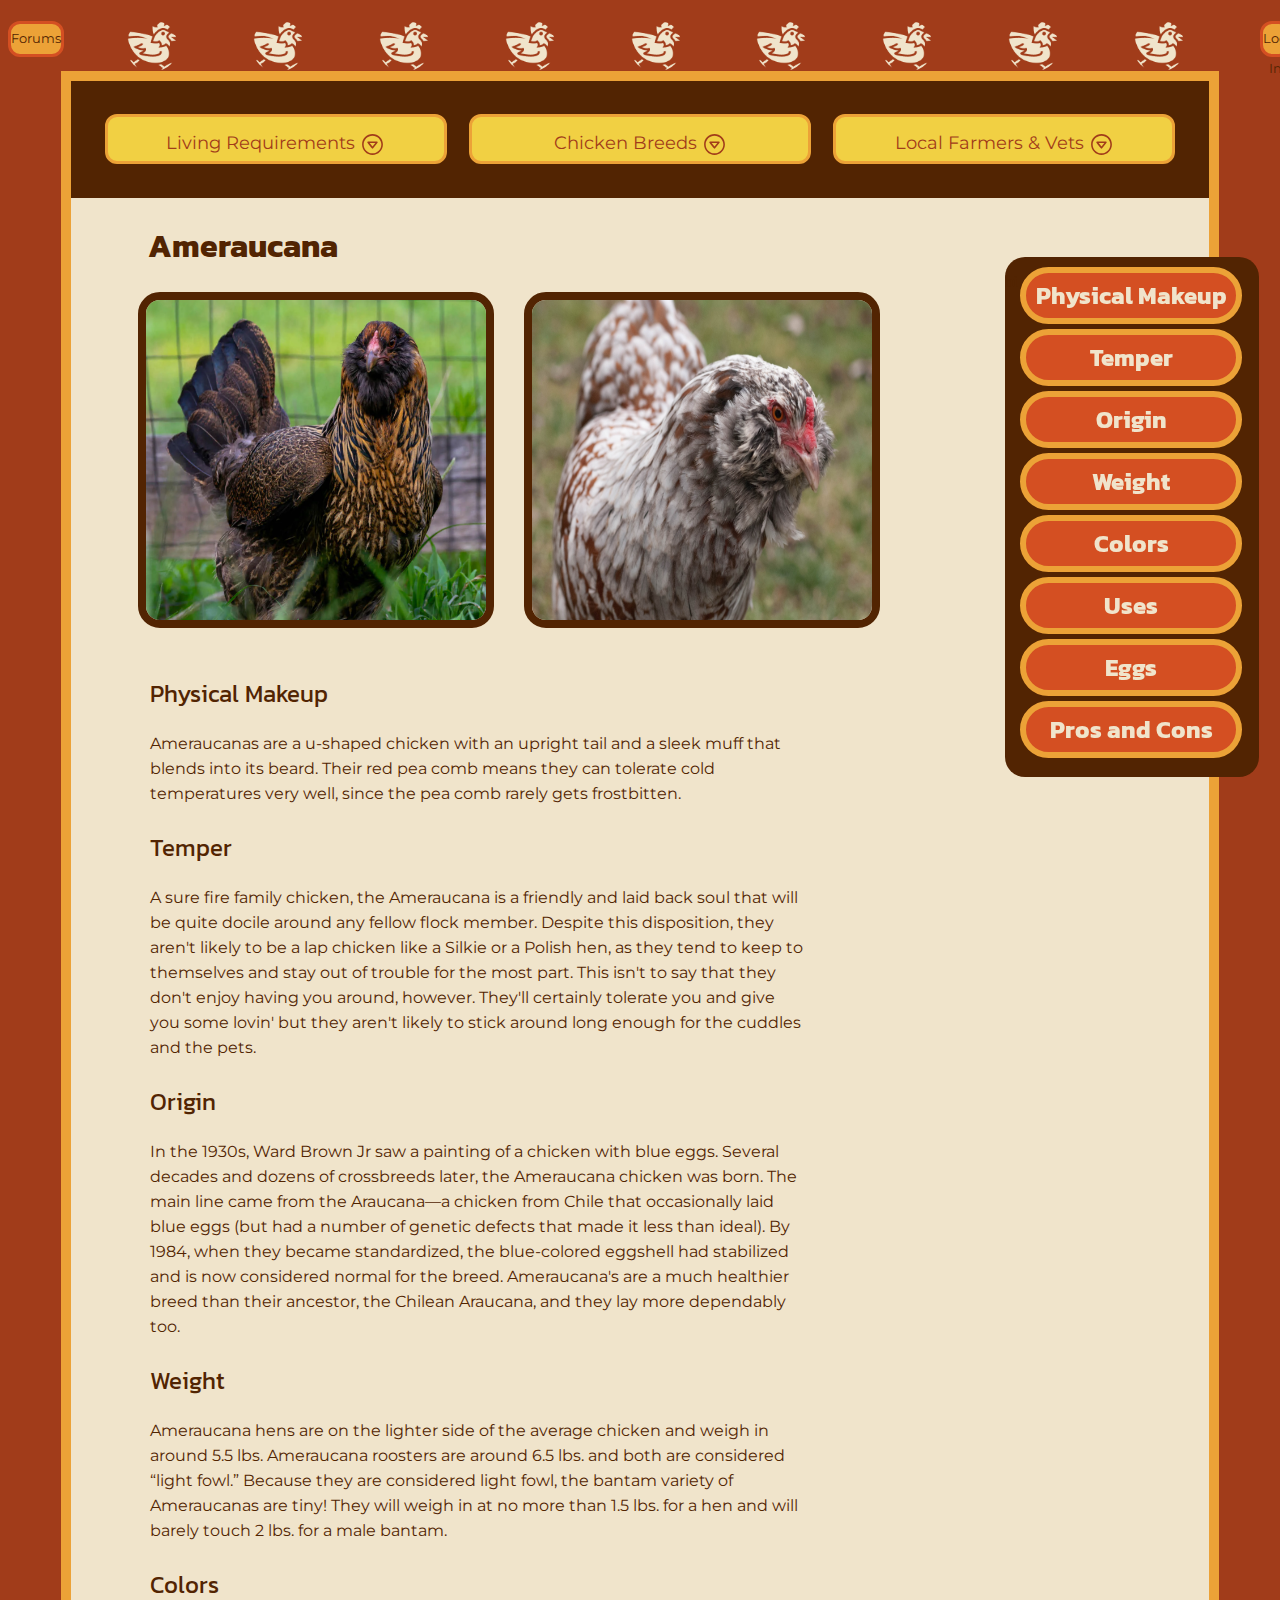
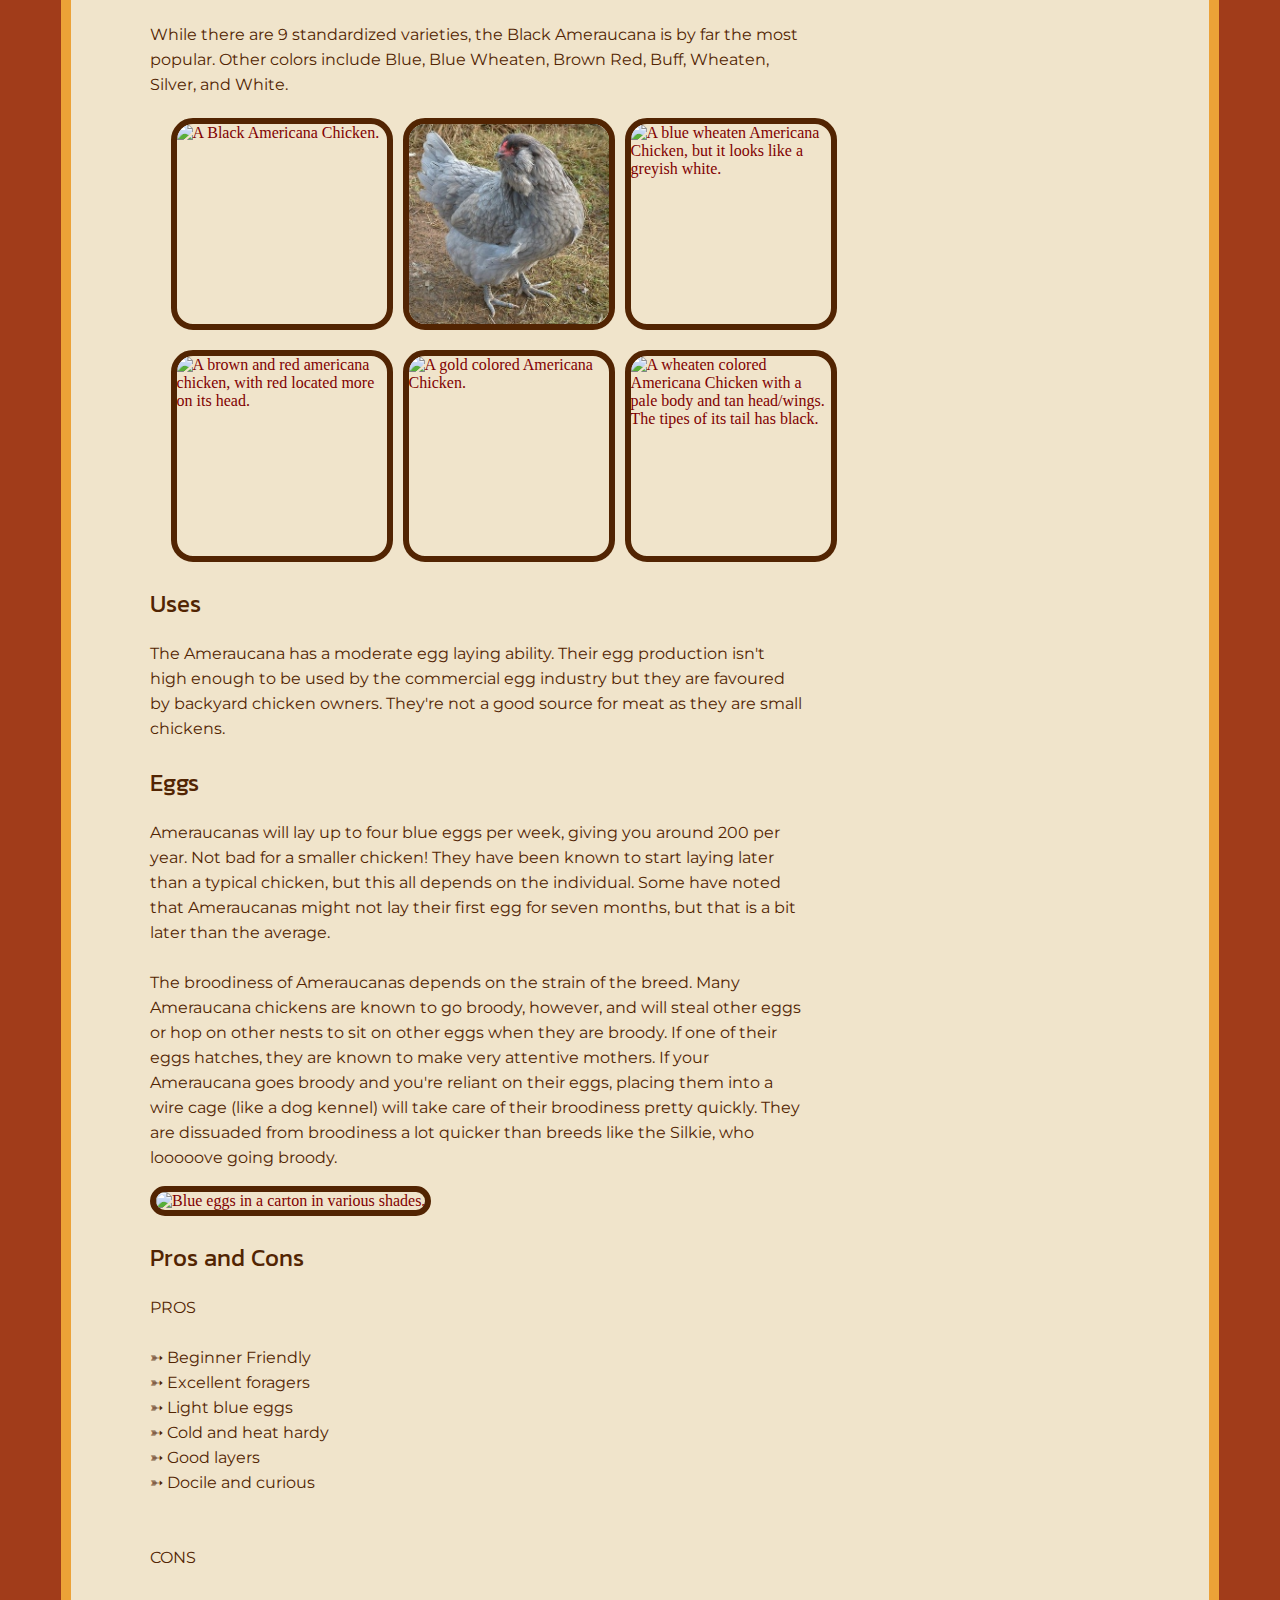
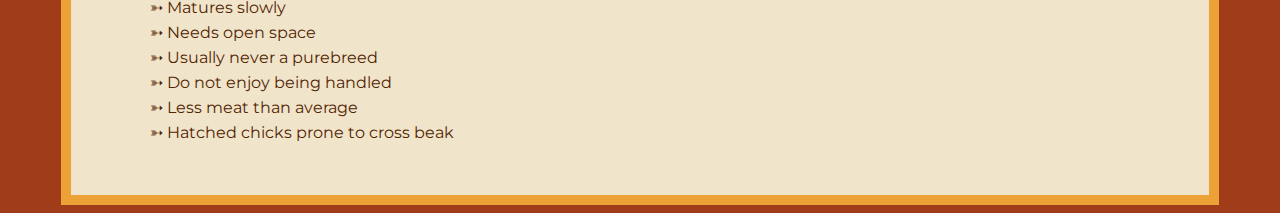
==== commit fdfe5c32: "Updated my buttons, fixed my anchor tags, and added javascript to my conga line on my homepage" ====
--- a/am.html
+++ b/am.html
@@ -28,7 +28,7 @@
                 <div class="toptabs">
                 <button class="yellowbutton">Living Requirements
                     <svg class="ydrop-button" clip-rule="evenodd" fill-rule="evenodd" stroke-linejoin="round" stroke-miterlimit="2" viewBox="0 0 24 24" xmlns="http://www.w3.org/2000/svg" width="30px" height="30px">
-                        <path d="m11.998 2c5.517 0 9.997 4.48 9.997 9.998 0 5.517-4.48 9.997-9.997 9.997-5.518 0-9.998-4.48-9.998-9.997 0-5.518 4.48-9.998 9.998-9.998zm0 1.5c-4.69 0-8.498 3.808-8.498 8.498s3.808 8.497 8.498 8.497 8.497-3.807 8.497-8.497-3.807-8.498-8.497-8.498zm4.845 6.711c.108-.141.157-.3.157-.456 0-.389-.306-.755-.749-.755h-8.501c-.445 0-.75.367-.75.755 0 .157.05.316.159.457 1.203 1.554 3.252 4.199 4.258 5.498.142.184.36.29.592.29.23 0 .449-.107.591-.291zm-7.564.289h5.446l-2.718 3.522z" fill-rule="nonzero"/>
+                        <path d="m11.998 2c5.517 0 9.997 4.48 9.997 9.998 0 5.517-4.48 9.997-9.997 9.997-5.518 0-9.998-4.48-9.998-9.997 0-5.518 4.48-9.998 9.998-9.998zm0 1.5c-4.69 0-8.498 3.808-8.498 8.498s3.808 8.497 8.498 8.497 8.497-3.807 8.497-8.497-3.807-8.498-8.497-8.498zm4.845 6.711c.108-.141.157-.3.157-.456 0-.389-.306-.755-.749-.755h-8.501c-.445 0-.75.367-.75.755 0 .157.05.316.159.457 1.203 1.554 3.252 4.199 4.258 5.498.142.184.36.29.592.29.23 0 .449-.107.591-.291zm-7.564.289h5.446l-2.718 3.522z" fill-rule="nonzero" fill="currentColor"/>
                     </svg>
                 </button>
                 <menu class="ychurken"> 
@@ -41,7 +41,7 @@
                 </menu>
             <button class="yellowbutton">Chicken Breeds
             <svg class="ydrop-button" clip-rule="evenodd" fill-rule="evenodd" stroke-linejoin="round" stroke-miterlimit="2" viewBox="0 0 24 24" xmlns="http://www.w3.org/2000/svg" width="30px" height="30px">
-                <path d="m11.998 2c5.517 0 9.997 4.48 9.997 9.998 0 5.517-4.48 9.997-9.997 9.997-5.518 0-9.998-4.48-9.998-9.997 0-5.518 4.48-9.998 9.998-9.998zm0 1.5c-4.69 0-8.498 3.808-8.498 8.498s3.808 8.497 8.498 8.497 8.497-3.807 8.497-8.497-3.807-8.498-8.497-8.498zm4.845 6.711c.108-.141.157-.3.157-.456 0-.389-.306-.755-.749-.755h-8.501c-.445 0-.75.367-.75.755 0 .157.05.316.159.457 1.203 1.554 3.252 4.199 4.258 5.498.142.184.36.29.592.29.23 0 .449-.107.591-.291zm-7.564.289h5.446l-2.718 3.522z" fill-rule="nonzero"/>
+                <path d="m11.998 2c5.517 0 9.997 4.48 9.997 9.998 0 5.517-4.48 9.997-9.997 9.997-5.518 0-9.998-4.48-9.998-9.997 0-5.518 4.48-9.998 9.998-9.998zm0 1.5c-4.69 0-8.498 3.808-8.498 8.498s3.808 8.497 8.498 8.497 8.497-3.807 8.497-8.497-3.807-8.498-8.497-8.498zm4.845 6.711c.108-.141.157-.3.157-.456 0-.389-.306-.755-.749-.755h-8.501c-.445 0-.75.367-.75.755 0 .157.05.316.159.457 1.203 1.554 3.252 4.199 4.258 5.498.142.184.36.29.592.29.23 0 .449-.107.591-.291zm-7.564.289h5.446l-2.718 3.522z" fill-rule="nonzero" fill="currentColor"/>
             </svg>
         </button>
             <menu class="ychurken">
@@ -53,7 +53,7 @@
             </menu>
                 <button class="yellowbutton">Local Farmers & Vets
                     <svg class="ydrop-button" clip-rule="evenodd" fill-rule="evenodd" stroke-linejoin="round" stroke-miterlimit="2" viewBox="0 0 24 24" xmlns="http://www.w3.org/2000/svg" width="30px" height="30px">
-                        <path d="m11.998 2c5.517 0 9.997 4.48 9.997 9.998 0 5.517-4.48 9.997-9.997 9.997-5.518 0-9.998-4.48-9.998-9.997 0-5.518 4.48-9.998 9.998-9.998zm0 1.5c-4.69 0-8.498 3.808-8.498 8.498s3.808 8.497 8.498 8.497 8.497-3.807 8.497-8.497-3.807-8.498-8.497-8.498zm4.845 6.711c.108-.141.157-.3.157-.456 0-.389-.306-.755-.749-.755h-8.501c-.445 0-.75.367-.75.755 0 .157.05.316.159.457 1.203 1.554 3.252 4.199 4.258 5.498.142.184.36.29.592.29.23 0 .449-.107.591-.291zm-7.564.289h5.446l-2.718 3.522z" fill-rule="nonzero"/>
+                        <path d="m11.998 2c5.517 0 9.997 4.48 9.997 9.998 0 5.517-4.48 9.997-9.997 9.997-5.518 0-9.998-4.48-9.998-9.997 0-5.518 4.48-9.998 9.998-9.998zm0 1.5c-4.69 0-8.498 3.808-8.498 8.498s3.808 8.497 8.498 8.497 8.497-3.807 8.497-8.497-3.807-8.498-8.497-8.498zm4.845 6.711c.108-.141.157-.3.157-.456 0-.389-.306-.755-.749-.755h-8.501c-.445 0-.75.367-.75.755 0 .157.05.316.159.457 1.203 1.554 3.252 4.199 4.258 5.498.142.184.36.29.592.29.23 0 .449-.107.591-.291zm-7.564.289h5.446l-2.718 3.522z" fill-rule="nonzero" fill="currentColor"/>
                     </svg>
                 </button>
             <menu class="ychurken">
@@ -78,6 +78,10 @@
                 <img class="usa" src="assets/images/aguh.webp" width="340px" height="320px">
             </div>
 
+            <div class="neutronstar">
+                <p>hi</p>
+            </div>
+
             <container class="sidebar">
                 <div class="gurd">
                 <a href="#makeup" class="btn">Physical Makeup</a>
@@ -191,5 +195,6 @@
                     </p>
                 </div>
             </section>
+        <script src="assets/js/script.js"></script>
     </body>
 </head>--- a/assets/styles/styles.css
+++ b/assets/styles/styles.css
@@ -85,7 +85,7 @@
 }
 
 .buton {
-    margin-top: 4%;
+    margin-top: 2%;
     margin-left: 4%;
     display: flex;
     flex-direction: column;
@@ -93,31 +93,30 @@
 
 .button-container {
     margin: 3% 2% 0 8%; 
-    width: 180%;
+    width: 155%;
   }
 
 .brownbutton {
     width: 100%;
-    height: 70px;
-    padding: 15px 35px;
-    display:block;
+    height: 80px;
+    padding: 20px 20px;
+    justify-content: space-between;
+    align-items: center;
+    display:flex;
     background-color: #A13C1A;
     border: 3px solid #522402;
     border-radius: 12px;
     color: #F1D043;
     text-align: center;
-    font-size: 120%;
+    font-size: 130%;
     font-family: "Montserrat", sans-serif;
     transition-duration: 0.2s;
     cursor: pointer;
     margin-bottom: 20px;
 }
 
-svg {
-}
-
 .drop-button {
-    fill: #F1D043;
+    fill: inherit;
 }
 
 .brownbutton svg{
@@ -142,7 +141,7 @@
 }
 
 .chcontent {
-    margin-left: 45px;
+    margin-left: 30px;
     background-color: #F0E4CB;
     border-width: 3px;
     border-color: #522402;
@@ -168,13 +167,13 @@
     background-color: #F1D043;
 }
 
-.churken:hover, .brownbutton:focus + .churken {
+.churken:hover, .brownbutton:hover + .churken {
     display: block;
     position: absolute;
 }
 
 .locationbar {
-    margin: 10px;
+    margin: 4px;
     margin-top: -0.2px;
     display: flex;
     background-color: #F0E4CB;
@@ -279,11 +278,11 @@
 
 .pic {
     display: block;
-    margin-left: 6%;
+    margin-left: 4%;
 }
 
 .farmpicture {
-    border: 6px solid #A13C1A;
+    border: 6px solid #522402;
     margin: 2%;
     width: 300px;
     height: 200px;
@@ -343,6 +342,8 @@
 }
 
 .yellowbutton {
+    justify-content: space-between;
+    align-items: center;
     width: 35%;
     margin: 1%;
     height: 50px;
@@ -362,12 +363,10 @@
     width: 25px;
     height: 25px;
     vertical-align: middle;
-    justify-content: center;
-    align-items: center;
 }
 
 .ydrop-button {
-    fill: #A13C1A;
+    fill: inherit;
 }
 
 .yellowbutton:hover {
@@ -446,7 +445,11 @@
     margin: 1%;
     display: flex;
     gap: 50px;
-   margin-left: 20%;
+    margin-left: 20%;
+}
+
+a:link, a:visited, a:hover {
+    text-decoration: none;
 }
 
 .letta {
@@ -457,15 +460,25 @@
    letter-spacing: 4px;
 }
 
-a:link {
+#burp a:link {
     color: #D44F22;
 }
 
-a:visited {
-    color: #522402;
-}
-
-
+#burp a:visited {
+    color: #522402;
+}
+
+#neutron a:link {
+    color:#522402;
+}
+
+#neutron a:hover {
+    color:#522402;
+}
+
+#neutron a:visited {
+    color:#522402;
+}
 
 .pollo1, .pollo2, .pollo3, .pollo4, .pollo5, .pollo6, .pollo7, .pollo8 {
     margin-top: 2%;
@@ -491,6 +504,7 @@
 }
 
 .intel {
+    margin-top: -10px;
     color: #522402;
     text-decoration: none;
     font-family: "Montserrat", sans-serif;
@@ -501,7 +515,7 @@
 }
 
 .lifespan {
-    margin-top: -15px;
+    margin-top: -20px;
 }
 
 .return {
@@ -584,9 +598,21 @@
     border: 6px solid #522402;
 }
 
+.neutronstar {
+    margin-left: 900px;
+    margin-top: 25px;
+    background-color: #522402;
+    position: fixed;
+    width: 254px;
+    height: 520px;
+    color: #522402;
+    border-radius: 20px;
+}
+
 .sidebar {
     position: fixed;
     width: 100px;
+    margin-top: 30px;
 }
 
 .btn {
@@ -595,26 +621,26 @@
     font-family: "Kanit", sans-serif;
     font-weight: bold;
     font-size: x-large;
-    background-color: #F1D043;
+    background-color: #D44F22;
     width: 100px;
     text-decoration: none;
     text-align: center;
     display: block;
     width: 200px;
-    padding: 10px;
-    border: 6px solid #D44F22;
-    border-radius: 10px;
+    padding: 5px;
+    border: 6px solid #ECA237;
+    border-radius: 50px;
+    margin: 5px;
 }
 
 .gurd {
    margin-left: 910px;
-
-}
-
-
-
-
-
-
-
-
+}
+
+
+
+
+
+
+
+
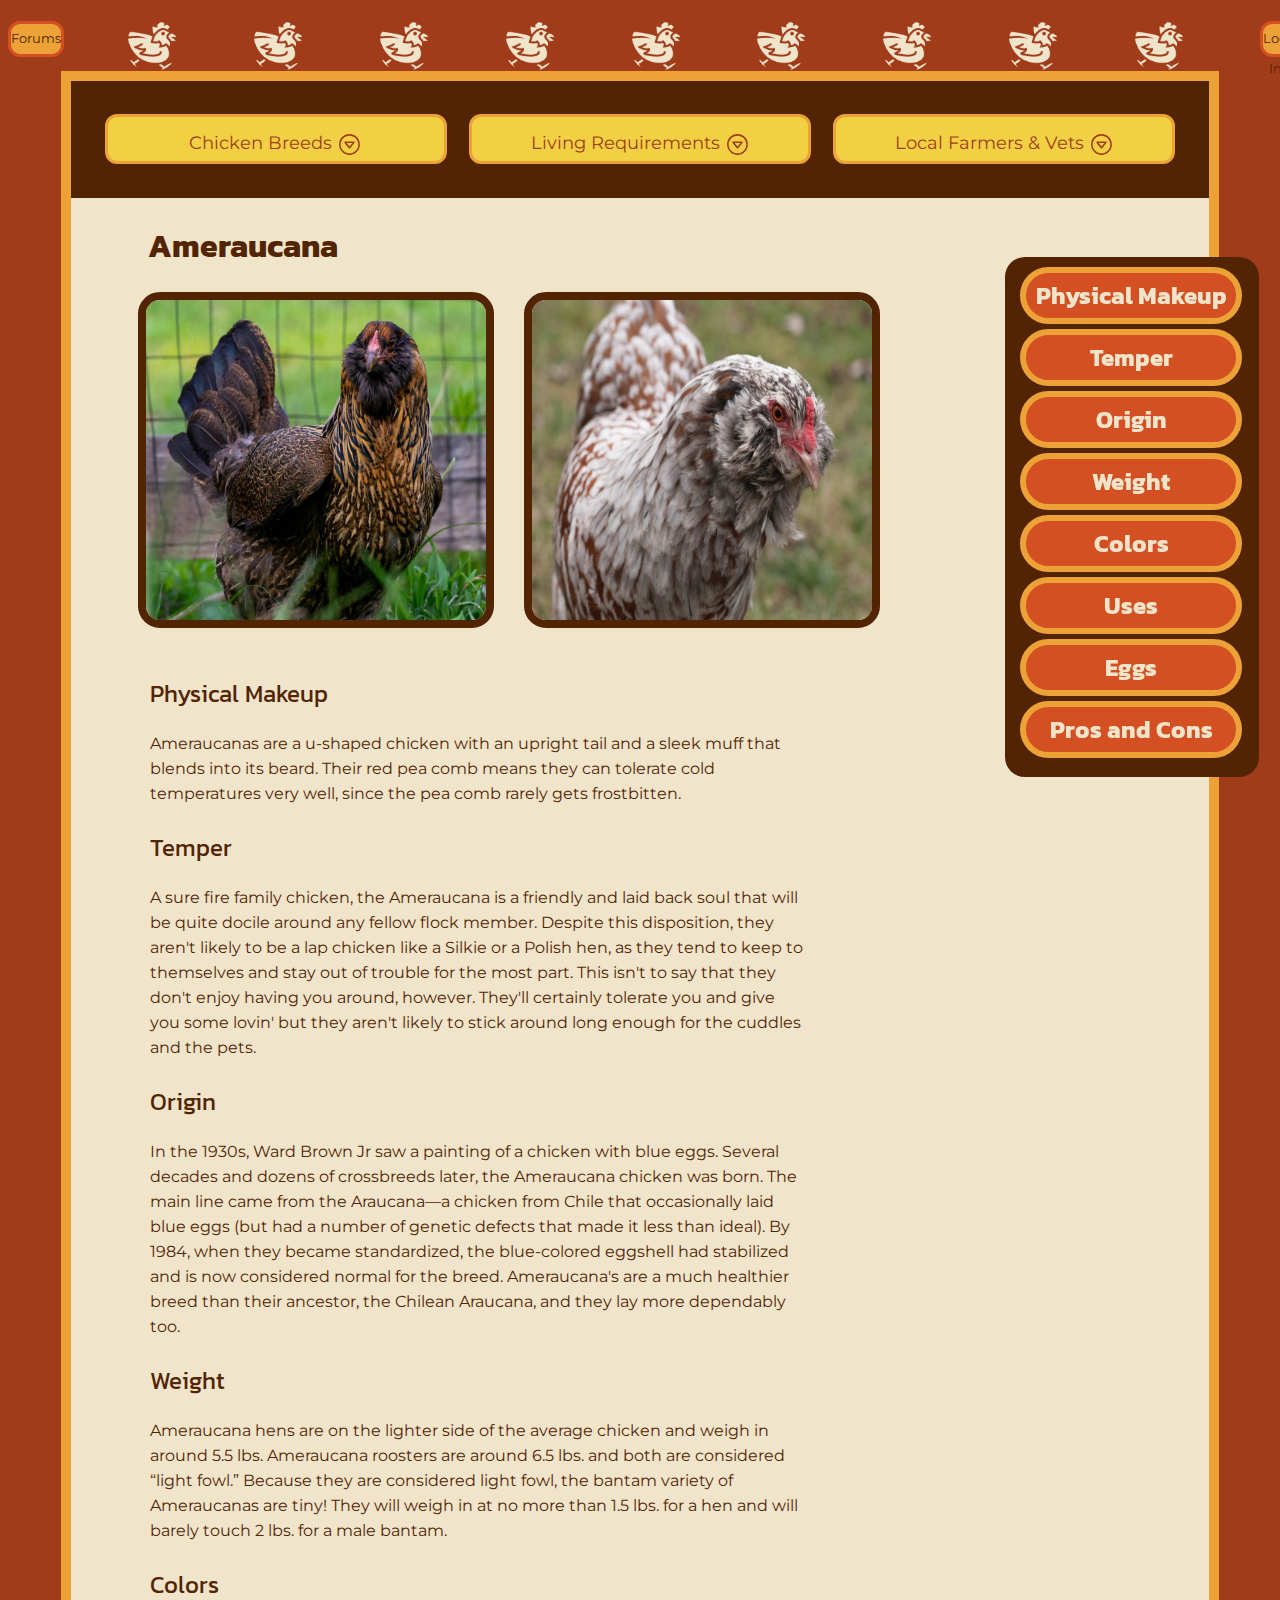
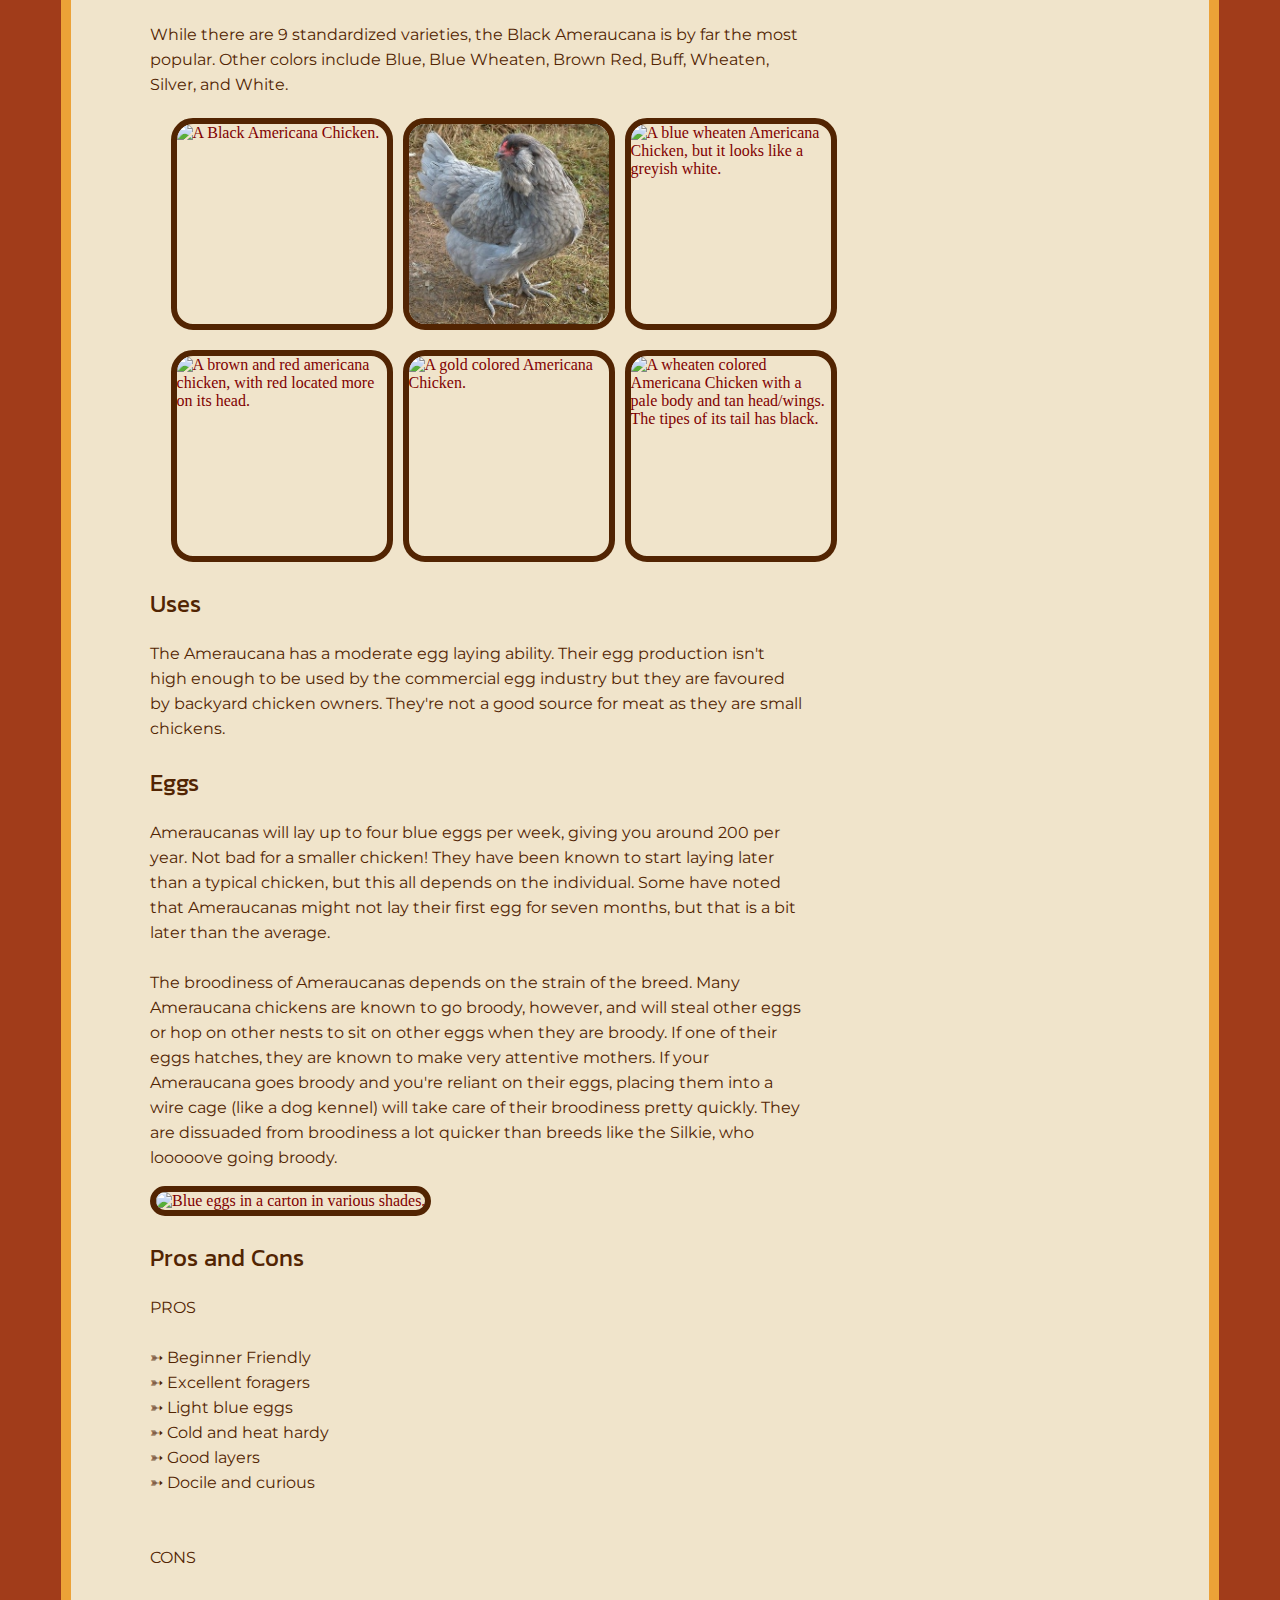
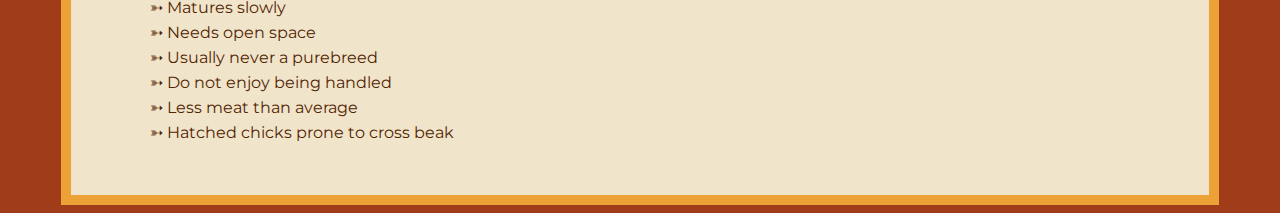
==== commit b74d72d4: "Fixed buttons on Chicken Breed Webpage" ====
--- a/am.html
+++ b/am.html
@@ -26,6 +26,18 @@
             <main>
             <section id="topper">
                 <div class="toptabs">
+                    <button class="yellowbutton">Chicken Breeds
+                        <svg class="ydrop-button" clip-rule="evenodd" fill-rule="evenodd" stroke-linejoin="round" stroke-miterlimit="2" viewBox="0 0 24 24" xmlns="http://www.w3.org/2000/svg" width="30px" height="30px">
+                            <path d="m11.998 2c5.517 0 9.997 4.48 9.997 9.998 0 5.517-4.48 9.997-9.997 9.997-5.518 0-9.998-4.48-9.998-9.997 0-5.518 4.48-9.998 9.998-9.998zm0 1.5c-4.69 0-8.498 3.808-8.498 8.498s3.808 8.497 8.498 8.497 8.497-3.807 8.497-8.497-3.807-8.498-8.497-8.498zm4.845 6.711c.108-.141.157-.3.157-.456 0-.389-.306-.755-.749-.755h-8.501c-.445 0-.75.367-.75.755 0 .157.05.316.159.457 1.203 1.554 3.252 4.199 4.258 5.498.142.184.36.29.592.29.23 0 .449-.107.591-.291zm-7.564.289h5.446l-2.718 3.522z" fill-rule="nonzero" fill="currentColor"/>
+                        </svg>
+                    </button>
+                        <menu class="ychurken">
+                            <li class="yellowcontent">
+                               <a href="breeds.html">Alphabetized</a> 
+                               <a href="">Egg Production</a>
+                               <a href="">Region Based</a>
+                            </li>
+                        </menu>
                 <button class="yellowbutton">Living Requirements
                     <svg class="ydrop-button" clip-rule="evenodd" fill-rule="evenodd" stroke-linejoin="round" stroke-miterlimit="2" viewBox="0 0 24 24" xmlns="http://www.w3.org/2000/svg" width="30px" height="30px">
                         <path d="m11.998 2c5.517 0 9.997 4.48 9.997 9.998 0 5.517-4.48 9.997-9.997 9.997-5.518 0-9.998-4.48-9.998-9.997 0-5.518 4.48-9.998 9.998-9.998zm0 1.5c-4.69 0-8.498 3.808-8.498 8.498s3.808 8.497 8.498 8.497 8.497-3.807 8.497-8.497-3.807-8.498-8.497-8.498zm4.845 6.711c.108-.141.157-.3.157-.456 0-.389-.306-.755-.749-.755h-8.501c-.445 0-.75.367-.75.755 0 .157.05.316.159.457 1.203 1.554 3.252 4.199 4.258 5.498.142.184.36.29.592.29.23 0 .449-.107.591-.291zm-7.564.289h5.446l-2.718 3.522z" fill-rule="nonzero" fill="currentColor"/>
@@ -39,18 +51,6 @@
                         <a href="">DIY Health Care</a>
                     </li>
                 </menu>
-            <button class="yellowbutton">Chicken Breeds
-            <svg class="ydrop-button" clip-rule="evenodd" fill-rule="evenodd" stroke-linejoin="round" stroke-miterlimit="2" viewBox="0 0 24 24" xmlns="http://www.w3.org/2000/svg" width="30px" height="30px">
-                <path d="m11.998 2c5.517 0 9.997 4.48 9.997 9.998 0 5.517-4.48 9.997-9.997 9.997-5.518 0-9.998-4.48-9.998-9.997 0-5.518 4.48-9.998 9.998-9.998zm0 1.5c-4.69 0-8.498 3.808-8.498 8.498s3.808 8.497 8.498 8.497 8.497-3.807 8.497-8.497-3.807-8.498-8.497-8.498zm4.845 6.711c.108-.141.157-.3.157-.456 0-.389-.306-.755-.749-.755h-8.501c-.445 0-.75.367-.75.755 0 .157.05.316.159.457 1.203 1.554 3.252 4.199 4.258 5.498.142.184.36.29.592.29.23 0 .449-.107.591-.291zm-7.564.289h5.446l-2.718 3.522z" fill-rule="nonzero" fill="currentColor"/>
-            </svg>
-        </button>
-            <menu class="ychurken">
-                <li class="yellowcontent">
-                   <a href="breeds.html">Alphabetized</a> 
-                   <a href="">Egg Production</a>
-                   <a href="">Region Based</a>
-                </li>
-            </menu>
                 <button class="yellowbutton">Local Farmers & Vets
                     <svg class="ydrop-button" clip-rule="evenodd" fill-rule="evenodd" stroke-linejoin="round" stroke-miterlimit="2" viewBox="0 0 24 24" xmlns="http://www.w3.org/2000/svg" width="30px" height="30px">
                         <path d="m11.998 2c5.517 0 9.997 4.48 9.997 9.998 0 5.517-4.48 9.997-9.997 9.997-5.518 0-9.998-4.48-9.998-9.997 0-5.518 4.48-9.998 9.998-9.998zm0 1.5c-4.69 0-8.498 3.808-8.498 8.498s3.808 8.497 8.498 8.497 8.497-3.807 8.497-8.497-3.807-8.498-8.497-8.498zm4.845 6.711c.108-.141.157-.3.157-.456 0-.389-.306-.755-.749-.755h-8.501c-.445 0-.75.367-.75.755 0 .157.05.316.159.457 1.203 1.554 3.252 4.199 4.258 5.498.142.184.36.29.592.29.23 0 .449-.107.591-.291zm-7.564.289h5.446l-2.718 3.522z" fill-rule="nonzero" fill="currentColor"/>
